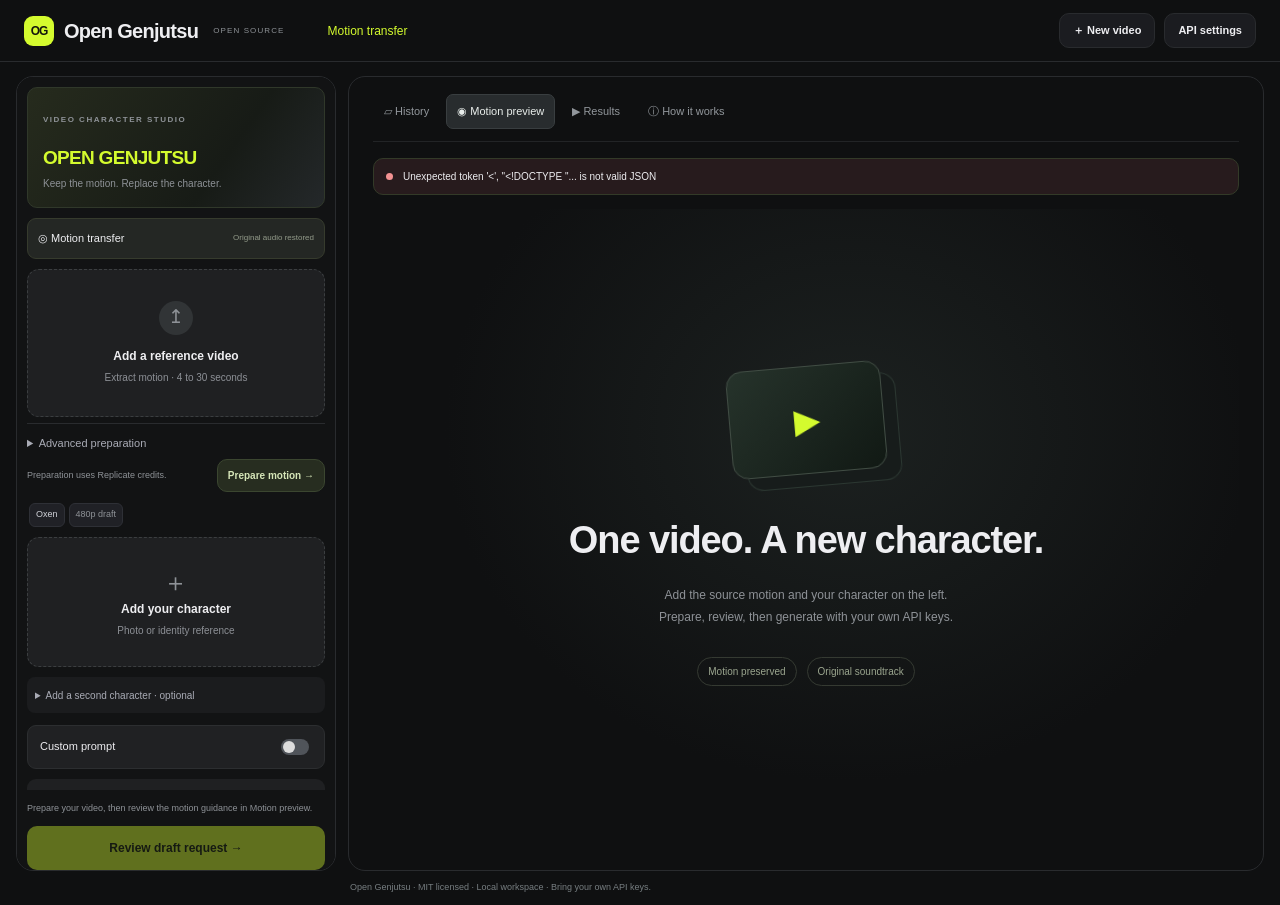
==== static/index.html @ 3e10cd36 "Launch Open Genjutsu MIT studio with provider integrations and offline checks" ====
<!doctype html>
<html lang="en"><head><meta charset="utf-8"><meta name="viewport" content="width=device-width,initial-scale=1"><title>Open Genjutsu · Video character studio</title><link rel="stylesheet" href="/static/studio.css"><link rel="stylesheet" href="/static/genjutsu.css"></head>
<body><header class="topbar"><a class="brand" href="/" aria-label="Open Genjutsu home"><span class="brand-symbol">OG</span>Open Genjutsu<span class="edition">OPEN SOURCE</span></a><span class="header-category">Motion transfer</span><div class="header-actions"><a class="button secondary" href="/">＋ New video</a><button class="secondary" id="open-settings">API settings</button></div></header>
<main><div class="studio"><div class="workspace"><div class="composer"><div class="editor-title"><span class="eyebrow">VIDEO CHARACTER STUDIO</span><h2>OPEN GENJUTSU</h2><p>Keep the motion. Replace the character.</p></div><div class="editor-mode">◎ Motion transfer<span>Original audio restored</span></div><section class="panel" id="source"><div class="heading"><h2>Reference video</h2></div><form id="form"><label class="upload source-upload"><span class="icon">↥</span><span><strong>Add a reference video</strong><small data-filename>Extract motion · 4 to 30 seconds</small></span><input aria-label="Original video" required type="file" name="video" accept="video/*"></label><div id="local-source-info" class="hint" hidden></div>
<details><summary>Advanced preparation</summary><label class="field">Preparation method<select name="mode"><option value="depth">Depth + subject mask</option><option value="face_mesh">Face mesh · experimental</option><option value="depth_mesh">Depth + face mesh · experimental</option></select></label><div class="split"><label class="field">Subject to replace<input name="prompt" value="person" required></label><label class="field">Depth model<select name="provider"><option value="replicate">Depth Anything Video</option><option value="replicate-chenxwh">Alternate depth model</option></select></label></div><p class="hint">Mesh modes work best with one centered speaker and need the optional worker. Preparation uses Replicate credits for vocals, depth and masks.</p></details><div class="actions"><span class="hint">Preparation uses Replicate credits.</span><button id="go">Prepare motion →</button></div></form></section><section class="panel" id="draft"><div class="heading"><h2 id="draft-title">Character & generation</h2></div><div class="meta"><span><b id="provider-label">Oxen</b></span><span id="mode-label">Seedance 2.5</span><span id="preview-quality">480p draft</span></div><form id="seedance"><div class="references"><label class="upload"><img id="sirio-img" alt="Character 1 reference" hidden><span><span class="icon">＋</span><strong>Add your character</strong><small data-filename>Photo or identity reference</small></span><input type="file" name="sirio" aria-label="Character 1 reference" accept="image/png,image/jpeg,image/webp,video/mp4,video/quicktime,video/webm"></label><details class="second-reference"><summary>Add a second character · optional</summary><label class="upload"><img id="tein-img" alt="Character 2 reference" hidden><span><span class="icon">＋</span><strong>Second character</strong><small data-filename>Optional · a different person</small></span><input type="file" name="tein" aria-label="Character 2 reference" accept="image/png,image/jpeg,image/webp"></label></details></div>
<label class="prompt-switch row">Custom prompt<input id="toggle-prompt" type="checkbox" role="switch" aria-label="Custom prompt"></label><label class="field prompt-field" id="custom-prompt-field" hidden>Describe the replacement<textarea name="prompt" required rows="5">Replace the selected subject with the supplied character reference throughout the video. Match the reference's facial proportions, jawline, eyes, nose and hair; do not widen the face. Preserve the original performance, gestures, expressions, camera, cuts, background and timing. Do not invent objects or dialogue. Use the embedded vocals for performance timing. If using a second character, explicitly map each reference to a different subject.</textarea></label>
<details><summary>Model, quality & billing</summary><label class="field">Generation model<select id="generation-engine" name="engine"><option value="seedance" selected>Seedance 2.5 · Video editing</option><option value="wan">Wan 2.2 · Single-photo replacement</option></select></label><p id="generation-billing" class="hint"></p><p id="wan-brief" class="hint" hidden>Wan uses the original video and one photo, with its own motion tracking. It does not use the depth composite or accept a text prompt.</p></details>
<div id="generation-progress" class="status" role="status" aria-live="polite" hidden><span class="dot"></span><div class="generation-copy"><span id="generation-progress-text" class="generation-title"></span><span id="generation-progress-meta" class="generation-meta"></span></div></div><button type="button" id="retry-preview" hidden>Retry draft (billed)</button><button type="button" id="resume-upload" hidden>Generate reviewed draft</button><p id="generation-help" class="hint" hidden></p><details id="generation-error-details" hidden><summary>Provider error details</summary><pre id="generation-error-text"></pre></details>
<div id="lec-plan-review" hidden><h3>Confirm your request</h3><p id="lec-plan-summary" class="hint"></p><details><summary>Exact prompt sent to the model</summary><pre id="lec-plan-prompt"></pre></details></div><div class="generate-action"><p id="next-step" class="hint">Prepare your video, then review the motion guidance in Motion preview.</p><button id="draft-button" disabled>Review draft request →</button></div></form></section></div><div class="canvas"><nav class="canvas-tabs" aria-label="Workspace views"><button type="button" data-view="history">▱ History</button><button type="button" class="active" data-view="review">◉ Motion preview</button><button type="button" data-view="final">▶ Results</button><button type="button" data-view="guide">ⓘ How it works</button></nav><div id="status" class="status" role="status" aria-live="polite"><span class="dot"></span><span id="status-text">Add a reference video and your character to begin.</span></div><div class="canvas-view" id="history-view" hidden><div class="history-heading"><h1>Your videos</h1><p>Saved locally. Pick a video to continue.</p></div><div id="job-list"><p class="hint">Loading saved videos…</p></div></div><section class="panel preview-panel" id="review"><div id="input-empty" class="empty"><div class="empty-frame"><span>▶</span></div><h1>One video. A new character.</h1><p>Add the source motion and your character on the left.<br>Prepare, review, then generate with your own API keys.</p><div class="empty-tags"><span>Motion preserved</span><span>Original soundtrack</span></div></div><div id="input-ready" hidden><div class="tabs" id="tabs" role="group" aria-label="Preview selection"></div><div class="viewer"><video id="input-video" controls playsinline preload="metadata"></video><div class="viewer-foot"><span id="input-caption" class="hint"></span><a id="input-download" download>Download input ↓</a></div></div><details class="review-guide"><summary>What should I check?</summary><p class="hint">Watch the whole clip. Check the subject's hair, hands and clothing, missing mask areas, background spill and flicker. For mesh modes, inspect the face tracking. Listen to the embedded pitched vocals. Fix problems before generating.</p></details><div class="review-controls"><p id="mask-review-status" role="status">Input review required.</p><label class="row hint"><input type="checkbox" id="review-check"> I watched the entire prepared clip; the mask or tracking is aligned throughout.</label><div class="row"><button type="button" id="approve-mask" disabled>Approve input</button><button type="button" class="secondary" id="reject-mask">Needs fixing</button></div></div><details><summary>Audio stems</summary><div class="download" id="audio-links"></div></details></div></section><section class="panel result-panel" id="final"><div class="heading"><h2>Your result</h2><span class="badge">ORIGINAL AUDIO</span></div><div id="final-empty" class="empty compact"><span class="result-symbol">✦</span><p>Your generated video will appear here.<br>Review the request before any billed generation.</p></div><div id="final-ready" hidden><div class="viewer"><video id="final-video" controls playsinline preload="metadata"></video><div class="viewer-foot"><span class="badge" id="quality-label">480P DRAFT</span><a id="final-download" download>Download video ↓</a></div></div><div id="upgrade-actions" class="actions"><div><h3>Ready for higher resolution?</h3><span class="hint">HD is a separate billed render.</span></div><button id="upgrade" disabled>Approve HD render</button></div><div id="upgrade-status" role="status"></div><div id="quality-downloads" class="download"></div></div><details id="sent-details" hidden><summary>Submitted prompt & task ID</summary><p class="hint" id="generation-id"></p><pre id="sent-prompt"></pre><a id="raw-link" class="hint">Download raw generated result</a></details><details><summary>Import an externally generated video</summary><form id="finish"><label class="upload"><span class="icon">↥</span><span><strong>Upload generated result</strong><small data-filename>Restore your source's original audio</small></span><input name="video" aria-label="Generated result" type="file" accept="video/*" required></label><div class="actions"><button class="secondary">Restore original audio</button></div></form></details></section><div class="canvas-view guide-view" id="guide-view" hidden><h1>How it works</h1><div class="guide-grid"><article><span>01</span><h2>Add your video & character</h2><p>The source video supplies motion. Your reference supplies the replacement identity.</p></article><article><span>02</span><h2>Prepare & review</h2><p>Preparation uses Replicate credits. Watch the complete motion guidance and approve its mask or tracking before generation.</p></article><article><span>03</span><h2>Generate & download</h2><p>Review the exact request and estimated price. The downloaded result restores the complete original soundtrack.</p></article></div><a class="button secondary" href="/guide">Setup guide ↗</a><p class="hint">MIT licensed. Your own API accounts pay for inference. No subscription to this project.</p></div></div></div><footer>Open Genjutsu · MIT licensed · Local workspace · Bring your own API keys.</footer></div></main><dialog id="settings-dialog"><div class="heading"><h2>API settings</h2><button type="button" class="secondary" id="close-settings" aria-label="Close API settings">×</button></div><p class="hint">Saved in this project's local .env. Keys are never displayed back. Saving settings does not run a model or check your balance.</p>
<form id="settings-form"><label class="field">Video generation provider<select name="provider"><option value="oxen">Oxen · Seedance</option><option value="replicate">Replicate · Seedance / Wan</option><option value="lec">Lec · Seedance</option></select></label><label class="field">Replicate token <span class="hint">For video preparation. Leave blank to keep the saved token.</span><input name="replicate_token" type="password" autocomplete="off" placeholder="Paste your own token"></label><label class="field">Private Oxen repository<input name="storage_repo" placeholder="your-namespace/playground"><span class="hint">Create a private repository in your Oxen account for generation inputs.</span></label><button>Save settings</button><p id="settings-status" class="hint" role="status"></p></form>
<section id="oxen-connection" hidden><h3>Oxen generation key</h3><form id="oxen-key-form"><label class="field">Oxen API key<input name="api_key" type="password" autocomplete="off" required placeholder="Paste your own Oxen key"></label><div class="actions"><span id="oxen-key-status" class="hint" role="status"></span><button>Save Oxen key</button></div></form></section><section id="lec-connection" hidden><h3>Lec generation key</h3><form id="lec-key-form"><label class="field">Lec API key<input name="api_key" type="password" autocomplete="off" required placeholder="Paste your own Lec key"></label><div class="actions"><span id="lec-key-status" class="hint" role="status"></span><button>Save Lec key</button></div></form></section></dialog><script>

const $=s=>document.querySelector(s);
let jobId=new URLSearchParams(location.search).get('job'),saved={},maskApproved=false,maskFingerprint='',selectedPreview='',busy=false,pollTimer,generationAttempted=false,generationActive=false,generationTimer,submissionBusy=false,configuration={},jobProvider=null,jobResolution=null,reviewedLecPlan=null,planPreviewLoaded=false;
const base=()=>'/runs/'+jobId+'/';
const provider=()=>jobProvider||configuration.provider||'replicate';
const lec=()=>provider()==='lec';
const oxen=()=>provider()==='oxen';
const planned=()=>lec()||oxen();
const providerLabel=()=>oxen()?'Oxen':lec()?'Lec':provider()==='replicate'?'Replicate':'Legacy provider';
const quality=()=>jobResolution||(lec()?'720p':'480p');
function status(t,error=false){$('#status-text').textContent=t;$('#status').classList.toggle('error',error)}
async function exists(file){return (await fetch(base()+file,{method:'HEAD',cache:'no-store'})).ok}
async function json(url,options){const r=await fetch(url,options);const j=await r.json();if(!r.ok)throw Error(typeof j.detail==='string'?j.detail:'The request could not be completed.');return j}
function resetPlan(){reviewedLecPlan=null;planPreviewLoaded=true;$('#lec-plan-review').hidden=true;updateButton()}
function renderLecPlan(p){$('#lec-plan-review details').open=true;reviewedLecPlan=p;planPreviewLoaded=true;$('#lec-plan-prompt').textContent=p.prompt;$('#lec-plan-summary').textContent=oxen()?p.duration+' seconds of source · 480p draft · estimated $'+p.price_usd.toFixed(2)+' at $'+p.rate_usd+'/output second. Final billing follows generated duration. Motion and pitched vocals come from the prepared video; your portrait supplies identity.':p.duration+' seconds · '+p.resolution+' · '+p.aspect_ratio+' · ¥'+p.price_cny.toFixed(2)+' generation + $'+p.upload_price_usd.toFixed(2)+' private uploads. Any fractional extra generated tail is trimmed; source music and timing stay intact.';if(oxen()&&p.generate_audio===false)$('#lec-plan-summary').textContent+=' Seedance output audio is OFF. The export restores the complete original soundtrack.';$('#lec-plan-review').hidden=false;updateButton()}
function updateButton(){updateNextStep();const button=$('#draft-button');button.disabled=busy||submissionBusy||generationAttempted||$('#input-ready').hidden||!maskApproved||(planned()&&reviewedLecPlan&&!(oxen()?configuration.oxen_key_configured:configuration.lec_key_configured));if(!generationAttempted&&!submissionBusy)button.textContent=oxen()?(reviewedLecPlan?'Generate 480p draft (~$'+reviewedLecPlan.price_usd.toFixed(2)+') →':'Review 480p draft request →'):lec()?(reviewedLecPlan?'Generate 720p video (billed) →':'Review 720p request →'):'Create '+quality()+' preview →'}
function showProvider(){syncSettings();$('#go').disabled=busy||!configuration.replicate_token_configured;$('#go').disabled=busy||!configuration.replicate_token_configured;
 $('#provider-label').textContent=providerLabel();$('#draft-title').textContent='Character reference';$('#preview-quality').textContent='Quality · '+quality()+(lec()?'':' preview');
 $('#generation-billing').textContent=oxen()?'Oxen bills per output second: $0.111 at 480p. Reviewed media uploads to your private Oxen storage and uses verified expiring download links; no preparation is rerun.':lec()?'Lec lists ¥4.50 per generation, plus private uploads: $0.05/video and $0.01/image. Review the exact request first.':'Preparation and preview use '+providerLabel()+' credits. Review the prompt before submitting.';
 $('#oxen-connection').hidden=configuration.provider!=='oxen';$('#oxen-key-status').textContent=configuration.oxen_key_configured?'Key saved. Access and current pricing are checked before submission; keep enough credit for this draft.':'Add your Oxen API key. Generation has not started; you can review the request below.';$('#lec-connection').hidden=configuration.provider!=='lec';$('#lec-key-status').textContent=configuration.lec_key_configured?'Key saved. Check your Lec account has enough balance before generating.':'Add your key to enable generation. You can review the request first.';
 $('#generation-engine').querySelector('option[value="wan"]').hidden=planned();if(planned())$('#generation-engine').value='seedance';$('#upgrade-actions').hidden=lec();if(!generationAttempted)$('#final-empty').textContent='Your '+quality()+' video will appear here when generation finishes.';
 const upgradeHint=$('#upgrade-actions .hint');upgradeHint.textContent=provider()==='replicate'?'Approve a new billed 720p generation. It may differ from this preview.':'Render this same draft at 1080p using its saved draft task ID. This is a separate billed render; Oxen drafts expire after seven days.';$('#upgrade').textContent=provider()==='replicate'?'Approve & generate new 720p →':'Approve & render 1080p final →';showEngine();updateButton();
}
function showEngine(){const wan=$('#generation-engine').value==='wan';$('#wan-brief').hidden=!wan;$('#seedance textarea').closest('label').hidden=wan||!$('#toggle-prompt').checked;$('#toggle-prompt').closest('label').hidden=wan;$('#tein-img').closest('label').hidden=wan;$('#seedance input[name=sirio]').accept=wan?'image/png,image/jpeg,image/webp':lec()?'image/png,image/jpeg,image/webp,video/mp4,video/webm':'image/png,image/jpeg,image/webp,video/mp4,video/quicktime,video/webm';$('#mode-label').textContent=wan?'Wan 2.2 · Character replacement':planned()?'Seedance 2.5 · Prepared-video reference':'Seedance 2.5 · Image identity'}
$('#generation-engine').onchange=()=>{showEngine();resetPlan()};$('#seedance textarea').oninput=resetPlan;
for(const input of document.querySelectorAll('input[type=file]'))input.onchange=()=>{if(input.closest('#seedance'))resetPlan();const f=input.files[0];if(!f)return;input.closest('.upload').querySelector('[data-filename]').textContent=f.name;const img=input.closest('.upload').querySelector('img');if(img){img.hidden=f.type.startsWith('video/');if(!img.hidden){img.src=URL.createObjectURL(f);}}};

$('#input-video').onended=()=>{$('#input-video').currentTime=0};
$('#input-video').onerror=()=>{$('#input-caption').textContent='Preview playback failed. Download the saved MP4 to inspect it.'};
async function refresh(){
 if(!jobId)return;
 if(await exists('pending-creative.json')&&!$('#seedance textarea').dataset.loaded){const creative=await json(base()+'pending-creative.json');if(creative.prompt)$('#seedance textarea').value=creative.prompt;$('#seedance textarea').dataset.loaded='true';$('#toggle-prompt').checked=true;$('#custom-prompt-field').hidden=false;$('#generation-engine').value=creative.engine||'seedance';showEngine()}
 const items=[['Prepared input','seedance-input.mp4','Prepared video + isolated vocals pitched +3'],['Original','original.mp4','Original video'],['Depth','depth.mp4','Exact depth colors from the model'],['Mask','mask.mp4','Full subject mask']];const present=await Promise.all(items.map(x=>exists(x[1])));if(present[2])items[0][2]='Saved depth composite + isolated vocals pitched +3';$('#tabs').replaceChildren();
 items.forEach((x,i)=>{if(!present[i])return;const b=document.createElement('button');b.type='button';b.textContent=x[0];b.dataset.file=x[1];b.onclick=()=>{selectedPreview=x[1];document.querySelectorAll('#tabs button').forEach(t=>t.classList.remove('active'));b.classList.add('active');const v=$('#input-video'),url='/jobs/'+jobId+'/browser-preview/'+x[1]+'/webm';if(v.getAttribute('src')!==url){v.poster='/jobs/'+jobId+'/browser-preview/'+x[1]+'/jpg';v.src=url}$('#input-caption').textContent=x[2];$('#input-download').href=base()+x[1]};$('#tabs').append(b)});
 if(present.some(Boolean)){$('#input-empty').hidden=true;$('#input-ready').hidden=false;$('#input-ready .review-controls').hidden=false;if(!previewOpened&&!generationAttempted){previewOpened=true;selectCanvas('review')}([...document.querySelectorAll('#tabs button')].find(b=>b.dataset.file===selectedPreview)||$('#tabs button')).click()}
 const review=await json('/jobs/'+jobId+'/mask-review');maskApproved=review.approved;maskFingerprint=review.fingerprint||'';$('#mask-review-status').textContent=review.note||review.status;$('#review-check').checked=maskApproved;$('#approve-mask').disabled=true;
 $('#audio-links').replaceChildren();for(const [file,title] of [['vocals.wav','Isolated vocals'],['vocals-plus3.wav','Vocals +3'],['music.wav','Music stem']]){if(await exists(file)){const a=document.createElement('a');a.href=base()+file;a.download=file;a.textContent=title+' ↓';$('#audio-links').append(a)}}
 for(const name of ['sirio','tein']){if(saved[name])continue;for(const ext of ['png','jpg','jpeg','webp','mp4','mov','webm']){const file=name+'-reference.'+ext;if(await exists(file)){saved[name]=file;const img=$('#'+name+'-img');if(!['mp4','mov','webm'].includes(ext)){img.src=base()+file;img.hidden=false}img.closest('.upload').querySelector('small').textContent='Saved reference · click to replace';break}}}
 if(await exists('preferred-engine.json')){const preference=await json(base()+'preferred-engine.json');if(!$('#generation-engine').dataset.loaded){$('#generation-engine').value=preference.engine;$('#generation-engine').dataset.loaded='true';showEngine()}}
 if(await exists('provider-source.json')){const source=await json(base()+'provider-source.json');jobProvider=source.provider||jobProvider;if(source.user_prompt&&!$('#seedance textarea').dataset.loaded){$('#seedance textarea').value=source.user_prompt;$('#seedance textarea').dataset.loaded='true';$('#toggle-prompt').checked=true;$('#custom-prompt-field').hidden=false}showProvider()}
 for(const source of ['retry-source.json','revision-source.json']){if(await exists(source)){const retry=await json(base()+source);if(!$('#seedance textarea').dataset.loaded){$('#seedance textarea').value=retry.generation.user_prompt||retry.generation.prompt;$('#seedance textarea').dataset.loaded='true';$('#toggle-prompt').checked=true;$('#custom-prompt-field').hidden=false}}}
 if(await exists('generation.json')){const g=await json(base()+'generation.json');jobProvider=g.provider||'legacy';jobResolution=g.resolution||null;$('#generation-engine').value=g.model==='wan-video/wan-2.2-animate-replace'?'wan':'seedance';$('#generation-engine').dataset.loaded='true';showProvider();$('#sent-details').hidden=false;$('#generation-id').textContent=providerLabel()+' · '+(g.request_id||'submission pending');$('#sent-prompt').textContent=g.prompt;if(!$('#seedance textarea').dataset.loaded){$('#seedance textarea').value=g.user_prompt||g.prompt;$('#seedance textarea').dataset.loaded='true';$('#toggle-prompt').checked=true;$('#custom-prompt-field').hidden=false}$('#raw-link').href=base()+'seedance-result.mp4'}
 const hd=await exists('hd/final-preview.mp4'),draft=await exists('final-preview.mp4');if(draft||hd){const url=base()+(hd?'hd/':'')+'final-preview.mp4',res=hd?(provider()==='replicate'?'720p':'1080p'):quality();$('#final-empty').hidden=true;$('#final-ready').hidden=false;if($('#final-video').getAttribute('src')!==url)$('#final-video').src=url;$('#final-download').href=url;$('#quality-label').textContent=res.toUpperCase()+' · ORIGINAL AUDIO';$('#final-download').textContent='Download '+res+' video ↓';$('#upgrade').disabled=busy||hd;$('#upgrade-actions').hidden=lec();const downloads=$('#quality-downloads');downloads.replaceChildren();for(const [yes,prefix,label] of [[draft,'',quality()],[hd,'hd/',provider()==='replicate'?'720p':'1080p']]){if(!yes)continue;const a=document.createElement('a');a.href=base()+prefix+'final-preview.mp4';a.download='result-'+label+'.mp4';a.textContent='Download '+label+' video ↓';downloads.append(a)}}
 if(planned()&&!planPreviewLoaded&&await exists(oxen()?'oxen-request-preview.json':'lec-request-preview.json')){const p=await json(base()+(oxen()?'oxen-request-preview.json':'lec-request-preview.json'));planPreviewLoaded=true;if(p.user_prompt===$('#seedance textarea').value)renderLecPlan(p)}
 updateButton();
}
async function watch(){clearTimeout(pollTimer);try{const j=await json('/jobs/'+jobId);busy=j.state==='running';status(j.status,j.state==='error');$('#go').disabled=busy||!configuration.replicate_token_configured;updateButton();if(busy){$('#upgrade').disabled=true;pollTimer=setTimeout(watch,3000)}if(!busy||$('#input-ready').hidden)await refresh()}catch(e){status(e.message,true)}}
function renderGeneration(g){if(g.phase==='done'&&!autoResultShown){autoResultShown=true;selectCanvas('final')}
 generationAttempted=g.attempted;generationActive=g.active;if(g.provider){jobProvider=g.provider;jobResolution=g.resolution||jobResolution;showProvider()}$('#generation-engine').disabled=g.attempted||submissionBusy;
 const box=$('#generation-progress');box.hidden=!g.attempted&&!submissionBusy&&!g.revision;box.classList.toggle('error',['failed','canceled','blocked','error','unknown','not_submitted'].includes(g.phase));box.classList.toggle('running',g.active||submissionBusy);box.classList.toggle('success',g.phase==='done');box.dataset.phase=g.phase;$('#generation-progress-text').textContent=g.message;
 const meta=$('#generation-progress-meta');meta.replaceChildren();if(g.elapsed_seconds!==null){const span=document.createElement('span'),seconds=g.elapsed_seconds;span.textContent=(g.active?'Elapsed: ':'Request duration: ')+Math.floor(seconds/60)+'m '+String(seconds%60).padStart(2,'0')+'s';meta.append(span)}if(g.progress!==null&&g.progress!==undefined)meta.append(document.createTextNode(' · '+g.progress+'%'));if(g.prediction_id)meta.append(document.createTextNode(' · '+providerLabel()+' task '+g.prediction_id));if(g.prediction_url){const link=document.createElement('a');link.href=g.prediction_url;link.target='_blank';link.rel='noopener';link.textContent='View prediction on Replicate ↗';meta.append(document.createTextNode(' · '),link)}
 const recovery=$('#resume-upload');recovery.hidden=g.provider!=='oxen'||g.phase!=='not_submitted';recovery.disabled=submissionBusy;recovery.textContent='Generate reviewed 480p draft'+(reviewedLecPlan?' (~$'+reviewedLecPlan.price_usd.toFixed(2)+')':'')+' →';const retry=$('#retry-preview');retry.hidden=provider()!=='replicate'||!(g.retry_job||g.revision_job||['failed','canceled','blocked'].includes(g.phase));retry.dataset.job=g.retry_job||g.revision_job||'';retry.dataset.action=g.phase==='blocked'?'revise-preview':'retry-preview';retry.disabled=submissionBusy;retry.textContent=g.retry_job?'Open retry →':g.revision_job?'Open revised input →':g.phase==='blocked'?'Change reference or prompt →':'Retry '+quality()+' preview (billed) →';
 $('#generation-error-details').hidden=!g.error;$('#generation-error-text').textContent=g.error||'';const help=$('#generation-help');help.hidden=!g.attempted&&!g.revision;help.textContent=g.phase==='submitting'?'Verifying and uploading the saved media. Generation starts once Oxen accepts the request; its task ID will appear here.':g.active?'Generation is running remotely. This page shows the task ID and progress. Your video will appear below after download and original-audio restoration.':g.phase==='not_submitted'?'No generation was submitted. The repaired upload path can reuse your reviewed video, portrait, and prompt.':g.phase==='done'?'Your video is ready in Results.':g.phase==='submitting'?'Uploading your saved input and references. The task ID will appear once '+providerLabel()+' accepts the request.':g.phase==='blocked'?'Replicate blocked this request. Your source and approved preparation are saved. Open an editable copy to change the inputs.':'The saved request will not be retried automatically. Check the provider task and any charges before starting another attempt.';
 updateButton();updateNextStep();const button=$('#draft-button');if(g.attempted)button.textContent=g.phase==='submitting'?'Uploading to '+providerLabel()+'…':g.active?'Generating '+quality()+' video…':g.phase==='done'?quality()+' video ready':g.phase==='not_submitted'?'Upload failed · not generating':g.phase==='blocked'?'Blocked by Replicate':['failed','canceled'].includes(g.phase)?'Generation '+g.phase:'Request saved';if(g.attempted&&$('#final-ready').hidden)$('#final-empty').textContent=g.message+(['failed','canceled','blocked'].includes(g.phase)?' No video was generated.':'');
}
async function watchGeneration(){clearTimeout(generationTimer);try{const g=await json('/jobs/'+jobId+'/generation-status');renderGeneration(g);if(g.phase==='done')await refresh();if(g.active||submissionBusy)generationTimer=setTimeout(watchGeneration,3000)}catch(e){$('#generation-progress').hidden=false;$('#generation-progress-text').textContent='Cannot refresh generation status. The remote request may still be running.';generationTimer=setTimeout(watchGeneration,5000)}}
async function referenceData(form){const data=new FormData(form);for(const name of ['sirio','tein']){if(name==='tein'&&data.get('engine')==='wan'){data.delete(name);continue}if(!form.elements[name].files.length){if(!saved[name]){if(name==='tein'){data.delete(name);continue}throw Error('Choose Character 1’s reference first.')}const r=await fetch(base()+saved[name]);if(!r.ok)throw Error('Saved reference is unavailable.');data.set(name,new File([await r.blob()],saved[name]))}}return data}
$('#seedance').onsubmit=async e=>{
 e.preventDefault();if(!jobId||generationAttempted||submissionBusy)return;if(!maskApproved){status('Review and approve the input first.',true);return}submissionBusy=true;updateButton();
 try{const data=await referenceData(e.target);if(planned()&&!reviewedLecPlan){status('Preparing your exact '+providerLabel()+' request. No provider uploads or charges.');const p=await json('/jobs/'+jobId+(oxen()?'/oxen-plan':'/lec-plan'),{method:'POST',body:data});renderLecPlan(p);status((oxen()?configuration.oxen_key_configured:configuration.lec_key_configured)?'Request ready. Review it below, then click Generate.':'Request ready. Add your '+providerLabel()+' key above to enable generation.');return}
 if(planned()){if(!(oxen()?configuration.oxen_key_configured:configuration.lec_key_configured))throw Error('Add your '+providerLabel()+' API key first.');data.set('reviewed_plan',reviewedLecPlan.hash)}$('#generation-progress').hidden=false;$('#generation-progress').classList.add('running');$('#generation-progress-text').textContent='Uploading references and submitting to '+providerLabel()+'…';$('#draft-button').textContent='Submitting…';status('Submitting your reviewed '+quality()+' request to '+providerLabel()+'…');await json('/jobs/'+jobId+'/seedance',{method:'POST',body:data});submissionBusy=false;await watchGeneration();await watch();
 }catch(e){status(e.message,true);if(!$('#lec-plan-review').hidden&&e.message.includes('Review the current'))resetPlan();await watchGeneration()}finally{submissionBusy=false;updateButton()}
};
$('#oxen-key-form').onsubmit=async e=>{e.preventDefault();const b=e.target.querySelector('button');b.disabled=true;try{await json('/configuration/oxen',{method:'POST',body:new FormData(e.target)});e.target.reset();configuration=await json('/configuration');showProvider();status('Oxen key saved. Review the prepared input and exact request before generating.')}catch(e){$('#oxen-key-status').textContent=e.message}finally{b.disabled=false}};
$('#lec-key-form').onsubmit=async e=>{e.preventDefault();const b=e.target.querySelector('button');b.disabled=true;try{await json('/configuration/lec',{method:'POST',body:new FormData(e.target)});e.target.reset();configuration=await json('/configuration');showProvider();status('Lec key saved. Review your request before generating.')}catch(e){$('#lec-key-status').textContent=e.message}finally{b.disabled=false}};
$('#resume-upload').onclick=async()=>{submissionBusy=true;$('#resume-upload').disabled=true;try{await json('/jobs/'+jobId+'/resume-upload',{method:'POST'});await watch()}catch(e){status(e.message,true)}finally{submissionBusy=false;await watchGeneration()}};
$('#retry-preview').onclick=async()=>{const button=$('#retry-preview');if(button.dataset.job){location.href='/?job='+button.dataset.job+(button.dataset.action==='revise-preview'?'#draft':'#generation-progress');return}button.disabled=true;submissionBusy=true;button.textContent='Preparing retry…';try{const result=await json('/jobs/'+jobId+'/'+button.dataset.action,{method:'POST'});location.href=result.url}catch(e){submissionBusy=false;status(e.message,true);await watchGeneration()}};
$('#form').onsubmit=async e=>{e.preventDefault();$('#go').disabled=true;try{selectCanvas('review');status('Uploading and preparing your video…');const data=new FormData(e.target);const creative=new FormData($('#seedance'));for(const name of ['sirio','tein']){const ref=creative.get(name);if(ref instanceof File&&ref.size)data.set(name,ref)}data.set('generation_prompt',creative.get('prompt'));data.set('engine',creative.get('engine'));const j=await json('/jobs',{method:'POST',body:data});location.href='/?job='+j.id}catch(e){status(e.message,true);$('#go').disabled=false}};
$('#finish').onsubmit=async e=>{e.preventDefault();if(!jobId){status('Prepare your original video first.',true);return}const b=e.target.querySelector('button');b.disabled=true;try{status('Restoring your entire original audio…');await json('/jobs/'+jobId+'/finish',{method:'POST',body:new FormData(e.target)});await refresh();status('Video ready with original audio.')}catch(e){status(e.message,true)}finally{b.disabled=false}};
$('#upgrade').onclick=async()=>{$('#upgrade').disabled=true;try{await json('/jobs/'+jobId+'/hd',{method:'POST'});$('#upgrade-status').textContent=provider()==='replicate'?'Creating a new billed 720p generation from the reviewed input…':'Rendering the approved draft at 1080p…';pollHD()}catch(e){$('#upgrade-status').textContent=e.message;$('#upgrade').disabled=false}};
async function pollHD(){try{const j=await json('/jobs/'+jobId+'/hd');$('#upgrade-status').textContent=j.status;if(j.state==='running')setTimeout(pollHD,4000);else{await refresh();if(j.state==='error')$('#upgrade').disabled=false}}catch(e){$('#upgrade-status').textContent=e.message}}
$('#review-check').onchange=()=>{$('#approve-mask').disabled=!$('#review-check').checked};
async function saveReview(approved){try{const data=new FormData();data.set('approved',approved);data.set('fingerprint',maskFingerprint);data.set('note',approved?'Prepared input approved after full-clip visual review.':'Input needs correction. Submission is blocked.');await json('/jobs/'+jobId+'/mask-review',{method:'POST',body:data});resetPlan();await refresh()}catch(e){status(e.message,true)}}
$('#approve-mask').onclick=()=>saveReview(true);$('#reject-mask').onclick=()=>saveReview(false);
(async()=>{try{configuration=await json('/configuration');showProvider();if(jobId){await refresh();await watchGeneration();await watch();const r=await fetch('/jobs/'+jobId+'/hd');if(r.ok&&(await r.json()).state==='running')pollHD()}else if(!configuration.replicate_token_configured)status('Open API settings to add your Replicate token for preparation.')}catch(e){status(e.message,true)}})();


function updateNextStep(){const el=$('#next-step');el.textContent=generationActive?'Generation is running. Your result downloads automatically.':generationAttempted?'This request is saved. See its status above.':busy?'Preparing motion guidance. Keep this workspace open.':!jobId?'1. Prepare your source video to start.':!maskApproved?'2. Watch and approve the prepared input in Motion preview.':reviewedLecPlan?'3. Confirm the cost and generate your reviewed request.':'3. Add a character reference and review your draft request.';}
function syncSettings(){const form=$('#settings-form');if(document.activeElement?.closest('#settings-form'))return;form.elements.provider.value=configuration.provider||'oxen';form.elements.storage_repo.value=configuration.oxen_storage_repo||'';$('#open-settings').textContent=configuration.replicate_token_configured?'API settings':'Connect APIs';}

$('#open-settings').onclick=()=>{$('#settings-dialog').showModal();syncSettings()};$('#close-settings').onclick=()=>$('#settings-dialog').close();
$('#settings-form').onsubmit=async e=>{e.preventDefault();const b=e.target.querySelector('button');b.disabled=true;try{await json('/configuration/settings',{method:'POST',body:new FormData(e.target)});e.target.elements.replicate_token.value='';configuration=await json('/configuration');resetPlan();showProvider();$('#settings-status').textContent='Settings saved locally. No inference was submitted.';}catch(e){$('#settings-status').textContent=e.message}finally{b.disabled=false}};
let localSourceUrl;
const previousSourceChange=$('#form input[name=video]').onchange;
$('#form input[name=video]').onchange=e=>{previousSourceChange(e);const f=e.target.files[0];if(!f)return;if(localSourceUrl)URL.revokeObjectURL(localSourceUrl);localSourceUrl=URL.createObjectURL(f);$('#input-empty').hidden=true;$('#input-ready').hidden=false;$('#input-video').src=localSourceUrl;$('#input-video').removeAttribute('poster');$('#input-caption').textContent='Selected original · not prepared';$('#input-download').href=localSourceUrl;$('#local-source-info').hidden=false;$('#local-source-info').textContent='Selected locally. Prepare uploads this video to your preparation provider.';$('#input-ready .review-controls').hidden=true;};
(async()=>{try{const list=await json('/library');$('#job-list').replaceChildren();for(const job of list.jobs){const a=document.createElement('a');a.className='job-card'+(job.id===jobId?' selected':'');a.href='/?job='+job.id;if(job.has_result){const thumb=document.createElement('video');thumb.src='/runs/'+job.id+'/final-preview.mp4';thumb.preload='metadata';thumb.muted=true;thumb.setAttribute('aria-hidden','true');a.append(thumb)}const title=document.createElement('strong');title.textContent='Video '+job.id.slice(0,6);const state=document.createElement('small');state.textContent=job.has_result?'Result ready':job.state==='error'?'Needs attention':job.state==='running'?'Processing':'Input saved';a.append(title,state);$('#job-list').append(a)}if(!list.jobs.length)$('#job-list').textContent='Your saved videos will appear here.';}catch(e){$('#job-list').textContent='Saved videos unavailable.'}})();

let autoResultShown=false,previewOpened=false,customCreativePrompt='';const defaultCreativePrompt=$('#seedance textarea').defaultValue;
function selectCanvas(view){for(const key of ['history','review','final','guide']){const target=key==='review'?'#review':key==='final'?'#final':'#'+key+'-view';$(target).hidden=key!==view;}document.querySelectorAll('.canvas-tabs button').forEach(b=>{b.classList.toggle('active',b.dataset.view===view);b.setAttribute('aria-pressed',String(b.dataset.view===view))});}
for(const button of document.querySelectorAll('.canvas-tabs button'))button.onclick=()=>selectCanvas(button.dataset.view);
$('#toggle-prompt').onchange=()=>{const enabled=$('#toggle-prompt').checked;if(enabled){if(customCreativePrompt)$('#seedance textarea').value=customCreativePrompt}else{customCreativePrompt=$('#seedance textarea').value;$('#seedance textarea').value=defaultCreativePrompt}$('#custom-prompt-field').hidden=!enabled;resetPlan();};
selectCanvas('review');
</script></body></html>
---- static/studio.css ----
:root{color-scheme:dark;--bg:#0d0e10;--card:#151619;--line:#2a2b30;--muted:#a1a2ac;--accent:#d5ff72;--text:#eeeef1}*{box-sizing:border-box;min-width:0}body{margin:0;background:var(--bg);color:var(--text);font:14px/1.5 Inter,-apple-system,BlinkMacSystemFont,"Segoe UI",sans-serif}a{color:inherit;text-decoration:none}button,input,select,textarea{font:inherit}button,.button{display:inline-flex;align-items:center;justify-content:center;border:1px solid transparent;border-radius:10px;background:var(--accent);color:#1b2410;padding:11px 16px;font-weight:650;cursor:pointer;transition:background .15s}button:hover,.button:hover{filter:brightness(1.08)}button:disabled{opacity:.4;cursor:not-allowed}.secondary{background:#1b1c20;color:var(--text);border-color:var(--line)}button:focus-visible,a:focus-visible,summary:focus-visible{outline:2px solid var(--accent);outline-offset:4px}.topbar{height:76px;padding:0 28px;display:flex;align-items:center;justify-content:space-between;gap:24px;border-bottom:1px solid var(--line)}.brand{font-size:26px;letter-spacing:-1.2px;font-weight:750;display:flex;align-items:center;gap:10px}.brand-symbol{display:grid;place-items:center;width:32px;height:32px;background:var(--accent);color:#151b10;border-radius:9px;font-size:21px}.edition{font-size:9px;letter-spacing:1.1px;color:var(--muted);font-weight:500;margin-left:5px}.topbar nav{display:flex;gap:30px;color:var(--muted);font-size:13px}.topbar nav .active{color:var(--text)}main{display:grid;grid-template-columns:200px minmax(0,1fr);min-height:calc(100vh - 76px)}.library{border-right:1px solid var(--line);padding:24px 14px;display:flex;flex-direction:column;gap:22px}.new-project{width:100%;justify-content:flex-start}.eyebrow{font-size:10px;letter-spacing:1.5px;color:var(--muted);font-weight:600}.library h2{margin:2px 8px -10px}.library-foot{font-size:11px;color:#777984;line-height:1.8;margin-top:auto;padding:8px}.library-foot a{display:block;margin-top:14px;color:var(--muted)}#job-list{display:grid;gap:8px;max-height:65vh;overflow:auto;color:var(--muted);font-size:12px}.job-card{border:1px solid transparent;padding:12px;border-radius:9px;display:grid;gap:3px}.job-card:hover,.job-card.selected{background:#1a1c20;border-color:var(--line)}.job-card.selected{border-left:2px solid var(--accent)}.job-card strong{color:#d4d5da;font-size:12px;font-weight:500}.job-card small{font-size:10px}.studio{padding:28px 32px 24px;max-width:1600px;width:100%;margin:auto}.intro{display:flex;justify-content:space-between;align-items:center;gap:20px;margin-bottom:22px}h1{font-size:clamp(28px,3vw,38px);letter-spacing:-1.4px;font-weight:600;margin:8px 0}p{color:var(--muted);margin:8px 0 16px;line-height:1.6}.intro p{font-size:12px;margin-bottom:0}.local-badge{font-size:11px;display:flex;gap:8px;align-items:center;color:var(--muted);white-space:nowrap}.dot{display:inline-block;width:7px;height:7px;border-radius:50%;background:var(--accent);flex-shrink:0}.status{display:flex;align-items:center;gap:10px;border:1px solid #39422d;background:#1a2116;border-radius:10px;padding:12px 15px;font-size:12px;margin-bottom:20px;overflow-wrap:anywhere}.status.error{background:#271b1d;border-color:#654044}.status.error .dot{background:#f39292}.status.success{background:#1a2116}.workspace{display:grid;grid-template-columns:minmax(300px,390px) minmax(380px,1fr);gap:22px;align-items:start}.composer,.preview-column{display:grid;gap:20px}.panel{border:1px solid var(--line);background:var(--card);border-radius:15px;padding:22px;scroll-margin-top:20px}.heading{display:flex;align-items:center;gap:10px;margin-bottom:18px}h2{font-size:16px;font-weight:600;margin:0;letter-spacing:-.3px}h3{font-size:13px;font-weight:550;margin:0 0 8px}.number{display:grid;place-items:center;background:#282c22;color:var(--accent);width:24px;height:24px;border-radius:7px;font-size:11px}.badge{font-size:9px;letter-spacing:1px;color:var(--muted);background:#24262b;border-radius:5px;padding:5px 8px}.heading .badge{margin-left:auto}.upload{position:relative;display:flex;align-items:center;justify-content:center;gap:12px;border:1px dashed #404149;border-radius:12px;background:#111214;cursor:pointer;padding:20px 14px;text-align:center;overflow:hidden}.upload:hover{border-color:var(--accent);background:#171b13}.upload:focus-within{outline:2px solid var(--accent)}.source-upload{min-height:114px;text-align:left}.icon{font-size:25px;color:var(--muted);display:block;line-height:1.4}.upload input{position:absolute;inset:0;width:100%;height:100%;opacity:0;cursor:pointer}.upload strong,.upload small{display:block;overflow-wrap:anywhere}.upload strong{font-size:12px;font-weight:500}.upload small{color:#838590;font-size:10px;margin-top:5px}.upload img{height:82px;width:64px;object-fit:contain;border-radius:7px}.split{display:grid;grid-template-columns:1fr 1fr;gap:12px}.references .upload{min-height:133px;flex-direction:column;padding:15px 8px}.references .upload:has(img:not([hidden])) .icon{display:none}.meta{display:flex;flex-wrap:wrap;gap:6px;font-size:10px;color:var(--muted);margin-bottom:18px}.meta span{background:#202126;border:1px solid #2e3036;border-radius:6px;padding:5px 8px}.meta b{color:#d1d3d9;font-weight:500}.field{display:grid;gap:8px;color:#c4c5ce;font-size:12px;margin-top:16px}input:not([type=file]):not([type=checkbox]),select,textarea{width:100%;border:1px solid #34353d;border-radius:9px;background:#111214;color:#e7e7ec;padding:11px;outline:none}input:focus,select:focus,textarea:focus{border-color:var(--accent)}textarea{font-size:12px;line-height:1.75;min-height:145px;resize:vertical}input[type=checkbox]{accent-color:var(--accent);flex-shrink:0}details{border-top:1px solid var(--line);padding-top:14px;margin-top:18px}summary{font-size:11px;color:#a9abb5;cursor:pointer}details .split{margin-top:8px}.hint{font-size:11px;color:var(--muted);line-height:1.6}.actions{display:flex;justify-content:space-between;gap:12px;align-items:center;flex-wrap:wrap;margin-top:18px}.actions button{font-size:12px}.actions .hint{flex:1;font-size:10px}.generate-action{margin-top:20px}.generate-action button{width:100%;padding:14px}.generate-action p{margin-bottom:10px}.preview-panel{padding:22px;min-height:390px}.empty{display:flex;flex-direction:column;align-items:center;justify-content:center;min-height:310px;text-align:center;border:1px solid #26282d;border-radius:12px;background:radial-gradient(ellipse at center,#1b1e21 0%,#101113 70%);padding:30px 20px}.empty h3{font-size:16px;color:#d1d3dc;letter-spacing:-.3px;margin:20px 0 5px}.empty p{font-size:12px;line-height:1.8}.empty-frame{width:85px;height:62px;border:1px solid #44484d;border-radius:10px;display:grid;place-items:center;transform:rotate(-5deg);box-shadow:10px 9px 0 -1px #181b1e,10px 9px 0 0 #31353b}.empty-frame span{color:#a5af94;font-size:22px}.empty-tags{display:flex;gap:10px;margin-top:12px}.empty-tags span{font-size:10px;padding:6px 10px;border:1px solid #353a32;border-radius:20px;color:#9aa58e}.compact{min-height:150px;padding:20px;background:#111214}.result-symbol{font-size:27px;color:#5f6954}.compact p{margin:9px 0 0;font-size:11px}.viewer{border:1px solid #303138;border-radius:11px;overflow:hidden;background:#090a0b}video{width:100%;display:block;max-height:500px;background:#090a0b}.viewer-foot{display:flex;justify-content:space-between;gap:12px;align-items:center;flex-wrap:wrap;padding:12px;background:#1b1c20}.viewer-foot .hint{font-size:10px}.viewer-foot a,.download a{font-size:11px;color:var(--accent)}.tabs{display:flex;flex-wrap:wrap;gap:4px;margin-bottom:12px}.tabs button{background:transparent;color:var(--muted);font-size:11px;padding:7px 10px}.tabs .active{background:#30362a;color:var(--accent)}.review-controls{margin-top:14px;padding:15px;border:1px solid #3d4335;border-radius:10px;background:#1a1e17}.review-controls p{font-size:11px;margin:0 0 12px}.row{display:flex;align-items:center;gap:10px;flex-wrap:wrap}.review-controls label{align-items:flex-start;flex-wrap:nowrap}.review-controls .row:last-child{margin-top:14px}.review-controls button{font-size:11px;padding:9px 12px}.download{display:flex;gap:15px;flex-wrap:wrap;margin-top:15px}pre{white-space:pre-wrap;overflow-wrap:anywhere;font:11px/1.7 ui-monospace,monospace;color:var(--muted)}.generation-copy{display:grid;gap:5px}.generation-title{font-weight:600}.generation-meta{font-size:10px;color:var(--muted)}.generation-meta a{color:var(--accent)}.status.running .dot{animation:pulse 1.2s infinite}#generation-progress{margin:18px 0 8px}#lec-plan-review{margin-top:18px;border:1px solid #464e38;border-radius:10px;padding:14px}footer{font-size:10px;color:#7c7e88;margin-top:22px}dialog{color:var(--text);background:var(--card);border:1px solid #3b3e46;border-radius:16px;padding:26px;max-width:520px;width:calc(100% - 32px);max-height:90vh;overflow:auto}dialog::backdrop{background:#0009;backdrop-filter:blur(3px)}dialog .heading button{margin-left:auto;font-size:20px;padding:3px 12px}dialog section{margin-top:25px;padding-top:20px;border-top:1px solid var(--line)}dialog form>button{margin-top:18px}#settings-status{margin-bottom:0}[hidden]{display:none!important}@keyframes pulse{50%{opacity:.35}}@media(prefers-reduced-motion:reduce){*{animation:none!important;transition:none!important}}@media(min-width:1500px){.studio{padding:35px 45px}.workspace{grid-template-columns:420px minmax(0,1fr)}}@media(max-width:1120px){main{grid-template-columns:160px minmax(0,1fr)}.studio{padding:24px 20px}.workspace{grid-template-columns:minmax(260px,340px) minmax(0,1fr);gap:15px}.panel{padding:18px}.local-badge{display:none}.edition{display:none}}@media(max-width:860px){main{display:block}.library{display:none}.workspace{grid-template-columns:1fr}.preview-column{grid-row:2}.intro p{max-width:400px}.topbar{padding:0 20px}.topbar nav{gap:16px}.topbar nav a:last-child{display:none}}@media(max-width:480px){.studio{padding:22px 14px}.topbar{height:66px;padding:0 14px}.topbar nav{display:none}.brand{font-size:23px}.empty-tags{flex-wrap:wrap;justify-content:center}.panel{padding:17px}.empty{min-height:260px}.compact{min-height:140px}}
.mobile-history{display:none}@media(max-width:860px){.mobile-history{display:inline-flex;padding:7px 10px;margin-left:auto;font-size:20px}.topbar{gap:12px}.library-open .library{display:flex;border-bottom:1px solid var(--line);max-height:350px}.library-open #job-list{max-height:200px}.library-open .library-foot{display:none}}
---- static/genjutsu.css ----
/* Compact motion-transfer composer, independent artwork and system fonts. */
:root{--bg:#0f1011;--card:#171819;--line:#292b2e;--accent:#d4fb2e;--muted:#8e9297}body{font-size:13px}.topbar{height:62px;padding:0 24px;gap:18px}.brand{font-size:20px;letter-spacing:-.7px}.brand-symbol{font-size:12px;width:30px;height:30px;color:#13160c;letter-spacing:-1px}.header-category{margin-left:25px;color:var(--accent);font-size:12px}.header-actions{margin-left:auto;display:flex;gap:9px}.header-actions button,.header-actions .button{padding:8px 13px;font-size:11px}.edition{font-size:8px}main{display:block;min-height:calc(100vh - 62px)}.studio{max-width:none;padding:14px 16px 10px;margin:0}.workspace{grid-template-columns:320px minmax(0,1fr);gap:12px;align-items:stretch}.composer{display:block;border:1px solid var(--line);border-radius:17px;background:#121314;padding:10px;max-height:calc(100vh - 105px);overflow:auto;scrollbar-width:thin;position:sticky;top:14px}.editor-title{border-radius:10px;background:linear-gradient(125deg,#262b1d,#171b16 65%,#24282a);padding:20px 15px 15px;border:1px solid #30382a;margin-bottom:10px}.editor-title h2{color:var(--accent);font-size:19px;font-weight:750;letter-spacing:-.7px;margin-top:16px}.editor-title p{font-size:10px;margin:4px 0 0}.editor-title .eyebrow{font-size:8px}.editor-mode{display:flex;justify-content:space-between;align-items:center;padding:11px 10px;background:#242724;border:1px solid #363b2d;border-radius:9px;font-size:11px;margin-bottom:10px}.editor-mode span{font-size:8px;color:#939b8a}.composer .panel{border:0;border-radius:10px;padding:0;background:transparent}.composer .heading{display:none}.source-upload{min-height:148px;padding:18px;flex-direction:column;text-align:center;background:#1f2022;border:1px dashed #3b3e40}.source-upload .icon{background:#313436;border-radius:50%;width:34px;height:34px;display:grid;place-items:center;font-size:19px}.upload strong{font-size:12px;font-weight:550;max-width:220px;margin:0 auto}.upload small{font-size:10px;color:#8d9096}.references{display:block}.references>.upload{min-height:130px;background:#1f2022;border:1px dashed #3b3e40;margin-top:10px;flex-direction:column}.references .upload img{width:65px;height:65px}.references .upload:has(img:not([hidden])){min-height:115px;flex-direction:row}.references .upload:has(img:not([hidden])) span{font-size:11px}.second-reference{margin:8px 0 12px;padding:10px 8px;background:#1b1c1e;border:0;border-radius:8px}.second-reference summary{font-size:10px}.second-reference .upload{margin-top:9px}.composer details{margin-top:10px;padding-top:11px}.composer #form>details{margin-top:6px}.composer #form .actions{margin-top:8px}.composer #form .actions .hint{font-size:9px}.composer #go{font-size:10px;padding:8px 10px;background:#272d20;color:#d6e6b8;border-color:#3b4630}.composer #local-source-info{font-size:9px;margin:6px 1px}.composer .meta{padding:11px 2px 0;margin:0;gap:4px}.composer .meta span{font-size:9px;padding:4px 6px}.composer .meta span:nth-child(2){display:none}.prompt-switch{border:1px solid #2c2e30;border-radius:9px;background:#202123;padding:10px 12px;justify-content:space-between;margin-top:10px;font-size:11px}.prompt-switch input{appearance:none;width:28px;height:16px;border-radius:10px;background:#50545a;position:relative;cursor:pointer}.prompt-switch input:before{content:'';width:12px;height:12px;background:#ddd;border-radius:50%;position:absolute;left:2px;top:2px}.prompt-switch input:checked{background:#9ebd25}.prompt-switch input:checked:before{left:14px;background:#172006}.prompt-field{margin-top:8px}.prompt-field textarea{font-size:11px;min-height:125px}.composer #seedance>details{padding:11px;border:0;background:#1f2022;border-radius:9px}.composer #seedance>details summary{font-size:11px}.composer .generate-action{margin-top:11px;padding-top:4px;position:sticky;bottom:-10px;background:#121314}.composer #draft-button{padding:12px;font-size:12px}.composer #next-step{font-size:9px;line-height:1.5}.composer #generation-progress{font-size:10px;padding:10px;margin-top:10px}.composer #generation-help{font-size:9px}.composer #lec-plan-review{padding:10px;font-size:10px}.composer #lec-plan-review h3{font-size:11px}.composer #lec-plan-summary{font-size:9px}.canvas{border:1px solid var(--line);border-radius:17px;padding:17px 24px;min-height:calc(100vh - 105px);min-width:0}.canvas-tabs{display:flex;gap:6px;border-bottom:1px solid #222426;padding-bottom:12px;margin-bottom:16px;flex-wrap:wrap}.canvas-tabs button{font-size:11px;color:#92979c;background:transparent;padding:8px 10px;border-radius:7px;font-weight:500}.canvas-tabs .active{background:#282c2e;color:#e9eeeb;border-color:#393e40}.canvas>.status{font-size:10px;padding:10px 12px;border-color:#333a28;margin-bottom:14px}.canvas .panel{border:0;background:transparent;border-radius:0;padding:0;min-height:0}.canvas .empty{min-height:calc(100vh - 265px);border:0;background:radial-gradient(ellipse at 55% 35%,#1c2120,#0f1011 60%);border-radius:14px;padding:36px 24px}.canvas .empty h1{font-size:clamp(25px,3vw,38px);letter-spacing:-1.1px;margin:38px 0 8px}.canvas .empty p{max-width:440px;font-size:12px}.canvas .empty-frame{width:155px;height:108px;border-radius:16px;box-shadow:14px 13px 0 -1px #171c1b,14px 13px 0 0 #2b3731;background:linear-gradient(135deg,#26332b,#111914);border-color:#414d44}.canvas .empty-frame span{font-size:34px;color:var(--accent)}.canvas .viewer video{max-height:65vh;min-height:200px}.canvas .review-controls{max-width:900px}.canvas .result-panel .heading{padding:6px 0 10px}.history-heading{padding:10px 0 20px}.history-heading h1,.guide-view h1{font-size:28px;margin:10px 0}.history-heading p{font-size:11px}.canvas #job-list{display:grid;grid-template-columns:repeat(auto-fill,minmax(180px,1fr));gap:14px;max-height:none;overflow:visible}.canvas .job-card{min-height:145px;background:#1c1e20;border:1px solid #303437;padding:12px;align-content:end;border-radius:11px;transition:border-color .15s}.canvas .job-card:hover{border-color:var(--accent)}.canvas .job-card video{height:130px;min-height:0;object-fit:cover;border-radius:7px;margin-bottom:10px}.canvas .job-card strong{font-size:12px}.canvas .job-card small{font-size:10px}.guide-grid{display:grid;gap:16px;margin:25px 0}.guide-grid article{background:#1b1d1f;border:1px solid var(--line);border-radius:12px;padding:22px}.guide-grid article>span{font-size:11px;color:var(--accent)}.guide-grid h2{font-size:17px;margin-top:12px}.guide-grid p{font-size:12px;margin-bottom:0}.canvas #final-empty{display:flex}footer{font-size:9px;color:#777e81;margin:10px 0 0 334px}.canvas .tabs{margin-top:4px}.canvas pre{font-size:11px}.composer .field{font-size:11px}.composer .split{grid-template-columns:1fr}.composer .hint{font-size:10px}@media(min-width:1500px){.studio{padding:14px 20px}.workspace{grid-template-columns:330px minmax(0,1fr)}}@media(max-width:1100px){.workspace{grid-template-columns:295px minmax(0,1fr)}.canvas{padding:15px}.header-category{display:none}.composer{max-height:calc(100vh - 105px)}footer{margin-left:307px}.canvas .empty h1{font-size:28px}}@media(max-width:850px){.workspace{grid-template-columns:minmax(250px,285px) minmax(0,1fr)}.canvas .empty{padding:22px 14px}.canvas-tabs{gap:2px}.canvas-tabs button{padding:7px;font-size:10px}.canvas .empty h1{font-size:23px}.edition{display:none}.topbar{padding:0 15px}.header-actions a{display:none}}@media(max-width:650px){.workspace{display:flex;flex-direction:column;gap:14px}.composer{max-height:none;position:static;overflow:visible}.canvas{min-height:450px;padding:14px}.canvas .empty{min-height:330px}.canvas .empty-frame{width:100px;height:75px}.topbar{height:60px;gap:8px}.brand{font-size:16px;gap:7px}.brand-symbol{width:25px;height:25px;font-size:10px}.header-actions button{font-size:10px;padding:8px 10px}.studio{padding:10px}.editor-title{padding:12px}.editor-title h2{margin-top:8px;font-size:17px}.source-upload{min-height:115px}.references>.upload{min-height:105px}.composer .generate-action{position:static}.canvas #job-list{grid-template-columns:1fr 1fr}.canvas .job-card{min-height:115px}.canvas .job-card video{height:85px}footer{margin:14px 4px}.canvas .viewer video{min-height:0}.canvas .empty h1{margin-top:28px}}@media(max-width:360px){.canvas-tabs button{font-size:9px;padding:7px 5px}.brand{font-size:14px}.brand-symbol{display:none}}
@media(max-height:800px) and (min-width:651px){.editor-title{padding:12px}.editor-title .eyebrow{display:none}.editor-title h2{margin-top:2px;font-size:17px}.editor-title p{font-size:9px}.editor-mode{padding:9px}.source-upload{min-height:105px;padding:12px}.references>.upload{min-height:100px;padding:12px}.composer #form>details{padding-top:8px}.composer #form .actions{margin-top:6px}.composer .meta{padding-top:8px}.second-reference{padding:8px 6px;margin-bottom:8px}.prompt-switch{padding:7px 10px}.composer #seedance>details{padding:9px}.composer #next-step{margin-top:3px;margin-bottom:5px}.composer .generate-action{margin-top:7px}}
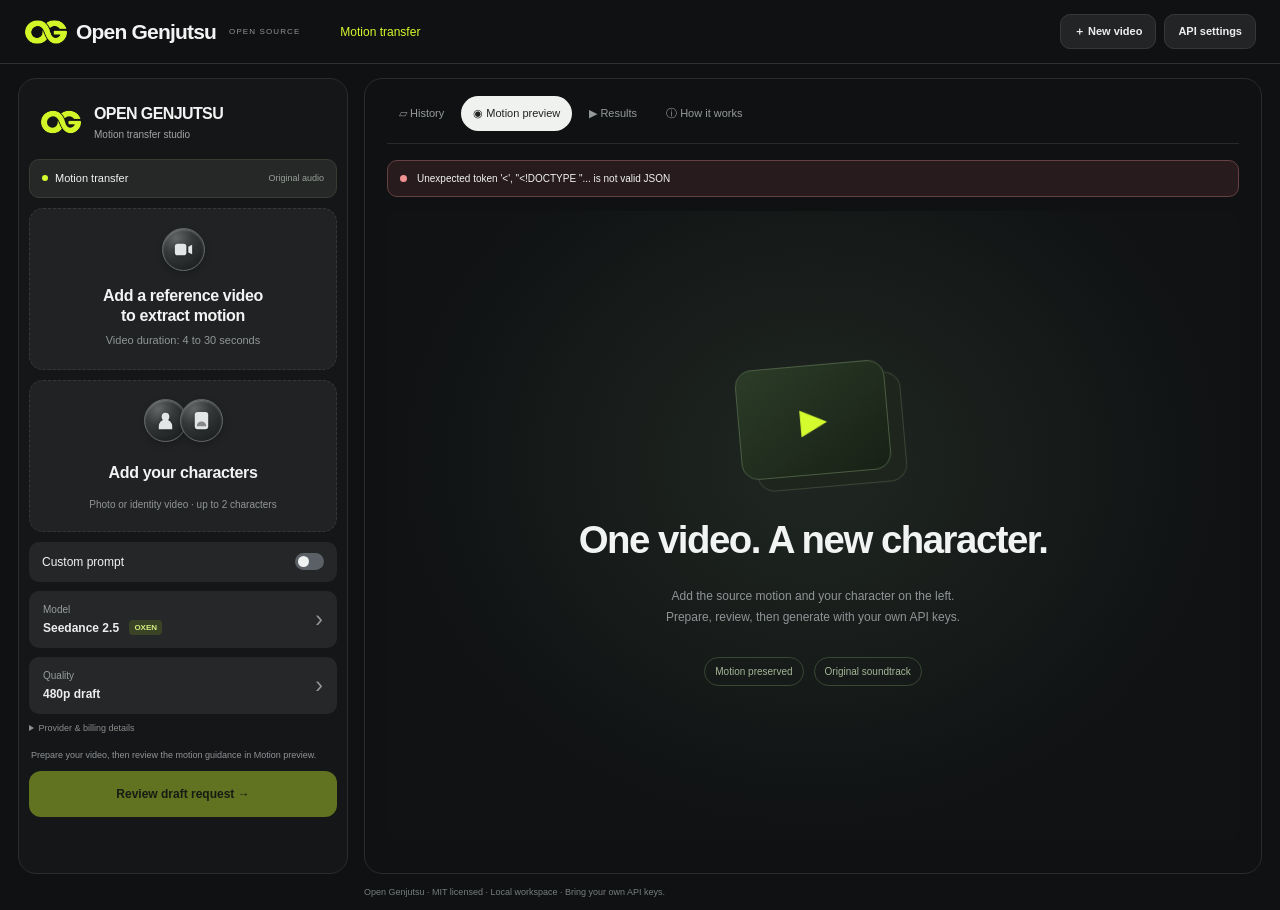
==== commit a435c91e: "Redesign studio with generated OG branding and local character and model pickers" ====
--- a/static/index.html
+++ b/static/index.html
@@ -1,14 +1,16 @@
 <!doctype html>
-<html lang="en"><head><meta charset="utf-8"><meta name="viewport" content="width=device-width,initial-scale=1"><title>Open Genjutsu · Video character studio</title><link rel="stylesheet" href="/static/studio.css"><link rel="stylesheet" href="/static/genjutsu.css"></head>
-<body><header class="topbar"><a class="brand" href="/" aria-label="Open Genjutsu home"><span class="brand-symbol">OG</span>Open Genjutsu<span class="edition">OPEN SOURCE</span></a><span class="header-category">Motion transfer</span><div class="header-actions"><a class="button secondary" href="/">＋ New video</a><button class="secondary" id="open-settings">API settings</button></div></header>
-<main><div class="studio"><div class="workspace"><div class="composer"><div class="editor-title"><span class="eyebrow">VIDEO CHARACTER STUDIO</span><h2>OPEN GENJUTSU</h2><p>Keep the motion. Replace the character.</p></div><div class="editor-mode">◎ Motion transfer<span>Original audio restored</span></div><section class="panel" id="source"><div class="heading"><h2>Reference video</h2></div><form id="form"><label class="upload source-upload"><span class="icon">↥</span><span><strong>Add a reference video</strong><small data-filename>Extract motion · 4 to 30 seconds</small></span><input aria-label="Original video" required type="file" name="video" accept="video/*"></label><div id="local-source-info" class="hint" hidden></div>
-<details><summary>Advanced preparation</summary><label class="field">Preparation method<select name="mode"><option value="depth">Depth + subject mask</option><option value="face_mesh">Face mesh · experimental</option><option value="depth_mesh">Depth + face mesh · experimental</option></select></label><div class="split"><label class="field">Subject to replace<input name="prompt" value="person" required></label><label class="field">Depth model<select name="provider"><option value="replicate">Depth Anything Video</option><option value="replicate-chenxwh">Alternate depth model</option></select></label></div><p class="hint">Mesh modes work best with one centered speaker and need the optional worker. Preparation uses Replicate credits for vocals, depth and masks.</p></details><div class="actions"><span class="hint">Preparation uses Replicate credits.</span><button id="go">Prepare motion →</button></div></form></section><section class="panel" id="draft"><div class="heading"><h2 id="draft-title">Character & generation</h2></div><div class="meta"><span><b id="provider-label">Oxen</b></span><span id="mode-label">Seedance 2.5</span><span id="preview-quality">480p draft</span></div><form id="seedance"><div class="references"><label class="upload"><img id="sirio-img" alt="Character 1 reference" hidden><span><span class="icon">＋</span><strong>Add your character</strong><small data-filename>Photo or identity reference</small></span><input type="file" name="sirio" aria-label="Character 1 reference" accept="image/png,image/jpeg,image/webp,video/mp4,video/quicktime,video/webm"></label><details class="second-reference"><summary>Add a second character · optional</summary><label class="upload"><img id="tein-img" alt="Character 2 reference" hidden><span><span class="icon">＋</span><strong>Second character</strong><small data-filename>Optional · a different person</small></span><input type="file" name="tein" aria-label="Character 2 reference" accept="image/png,image/jpeg,image/webp"></label></details></div>
+<html lang="en"><head><meta charset="utf-8"><meta name="viewport" content="width=device-width,initial-scale=1"><title>Open Genjutsu · Video character studio</title><link rel="icon" type="image/png" href="/static/og-logo.png"><link rel="stylesheet" href="/static/studio.css"><link rel="stylesheet" href="/static/genjutsu.css"></head>
+<body><header class="topbar"><a class="brand" href="/" aria-label="Open Genjutsu home"><img class="brand-logo" src="/static/og-logo.png" alt="OG">Open Genjutsu<span class="edition">OPEN SOURCE</span></a><span class="header-category">Motion transfer</span><div class="header-actions"><a class="button secondary" href="/">＋ New video</a><button class="secondary" id="open-settings">API settings</button></div></header>
+<main><div class="studio"><div class="workspace"><div class="composer"><div class="editor-title"><img src="/static/og-logo.png" alt="" class="editor-logo"><div><h2>OPEN GENJUTSU</h2><p>Motion transfer studio</p></div></div><div class="editor-mode"><span class="mode-dot"></span>Motion transfer<span class="mode-note">Original audio</span></div><section class="panel" id="source"><div class="heading"><h2>Reference video</h2></div><form id="form"><div class="source-card"><label class="upload source-upload"><span class="orb"><svg viewBox="0 0 24 24" aria-hidden="true"><rect x="3" y="6" width="12" height="12" rx="3"/><path d="m17 9 4-2v10l-4-2z"/></svg></span><span><strong>Add a reference video<br>to extract motion</strong><small data-filename>Video duration: 4 to 30 seconds</small></span><input aria-label="Original video" required type="file" name="video" accept="video/*"></label><button type="button" id="clear-source" class="tile-remove" aria-label="Remove selected video" hidden>×</button></div><div id="local-source-info" class="hint" hidden></div>
+<details><summary>Advanced preparation</summary><label class="field">Preparation method<select name="mode"><option value="depth">Depth + subject mask</option><option value="face_mesh">Face mesh · experimental</option><option value="depth_mesh">Depth + face mesh · experimental</option></select></label><div class="split"><label class="field">Subject to replace<input name="prompt" value="person" required></label><label class="field">Depth model<select name="provider"><option value="replicate">Depth Anything Video</option><option value="replicate-chenxwh">Alternate depth model</option></select></label></div><p class="hint">Mesh modes work best with one centered speaker and need the optional worker. Preparation uses Replicate credits for vocals, depth and masks.</p></details><div class="actions"><span class="hint">Preparation uses Replicate credits.</span><button id="go">Prepare motion →</button></div></form></section><section class="panel" id="draft"><div class="heading"><h2 id="draft-title">Character & generation</h2></div><div class="meta"><span><b id="provider-label">Oxen</b></span><span id="mode-label">Seedance 2.5</span><span id="preview-quality">480p draft</span></div><form id="seedance"><div class="characters-card"><button type="button" id="open-characters" class="character-empty"><span class="orb-group"><span class="orb"><svg viewBox="0 0 24 24" aria-hidden="true"><circle cx="12" cy="8" r="4"/><path d="M5 21v-3a7 7 0 0 1 14 0v3z"/></svg></span><span class="orb"><svg viewBox="0 0 24 24" aria-hidden="true"><rect x="5" y="3" width="14" height="18" rx="3"/><circle cx="12" cy="9" r="3"/><path d="M7 18a5 5 0 0 1 10 0z" fill="#888"/></svg></span></span><strong>Add your characters</strong><small>Photo or identity video · up to 2 characters</small></button><div id="character-selection" hidden><div class="tile-heading">Your characters <button type="button" id="manage-characters">Manage ↗</button></div><div id="character-chips"></div><p class="hint">One reference per character.</p></div></div><div class="references reference-inputs" hidden><label class="upload"><img id="sirio-img" alt="Character 1 reference" hidden><span><span class="icon">＋</span><strong>Add your character</strong><small data-filename>Photo or identity reference</small></span><input type="file" name="sirio" aria-label="Character 1 reference" accept="image/png,image/jpeg,image/webp,video/mp4,video/quicktime,video/webm"></label><details class="second-reference"><summary>Add a second character · optional</summary><label class="upload"><img id="tein-img" alt="Character 2 reference" hidden><span><span class="icon">＋</span><strong>Second character</strong><small data-filename>Optional · a different person</small></span><input type="file" name="tein" aria-label="Character 2 reference" accept="image/png,image/jpeg,image/webp"></label></details></div>
 <label class="prompt-switch row">Custom prompt<input id="toggle-prompt" type="checkbox" role="switch" aria-label="Custom prompt"></label><label class="field prompt-field" id="custom-prompt-field" hidden>Describe the replacement<textarea name="prompt" required rows="5">Replace the selected subject with the supplied character reference throughout the video. Match the reference's facial proportions, jawline, eyes, nose and hair; do not widen the face. Preserve the original performance, gestures, expressions, camera, cuts, background and timing. Do not invent objects or dialogue. Use the embedded vocals for performance timing. If using a second character, explicitly map each reference to a different subject.</textarea></label>
-<details><summary>Model, quality & billing</summary><label class="field">Generation model<select id="generation-engine" name="engine"><option value="seedance" selected>Seedance 2.5 · Video editing</option><option value="wan">Wan 2.2 · Single-photo replacement</option></select></label><p id="generation-billing" class="hint"></p><p id="wan-brief" class="hint" hidden>Wan uses the original video and one photo, with its own motion tracking. It does not use the depth composite or accept a text prompt.</p></details>
+<select id="generation-engine" name="engine" hidden aria-label="Generation engine"><option value="seedance">Seedance 2.5</option><option value="wan">Wan 2.2</option></select><button type="button" class="setting-row" id="open-model"><span><small>Model</small><strong id="selected-model">Seedance 2.5 <em>OXEN</em></strong></span><span class="chevron">›</span></button><button type="button" class="setting-row" id="open-quality"><span><small>Quality</small><strong id="selected-quality">480p draft</strong></span><span class="chevron">›</span></button><p id="wan-brief" class="hint" hidden>Wan uses the original motion and one photo. It does not use a custom prompt or the depth composite.</p><details class="billing-details"><summary>Provider & billing details</summary><p id="generation-billing" class="hint"></p><button type="button" id="model-api-settings" class="secondary">Connect provider</button></details>
 <div id="generation-progress" class="status" role="status" aria-live="polite" hidden><span class="dot"></span><div class="generation-copy"><span id="generation-progress-text" class="generation-title"></span><span id="generation-progress-meta" class="generation-meta"></span></div></div><button type="button" id="retry-preview" hidden>Retry draft (billed)</button><button type="button" id="resume-upload" hidden>Generate reviewed draft</button><p id="generation-help" class="hint" hidden></p><details id="generation-error-details" hidden><summary>Provider error details</summary><pre id="generation-error-text"></pre></details>
 <div id="lec-plan-review" hidden><h3>Confirm your request</h3><p id="lec-plan-summary" class="hint"></p><details><summary>Exact prompt sent to the model</summary><pre id="lec-plan-prompt"></pre></details></div><div class="generate-action"><p id="next-step" class="hint">Prepare your video, then review the motion guidance in Motion preview.</p><button id="draft-button" disabled>Review draft request →</button></div></form></section></div><div class="canvas"><nav class="canvas-tabs" aria-label="Workspace views"><button type="button" data-view="history">▱ History</button><button type="button" class="active" data-view="review">◉ Motion preview</button><button type="button" data-view="final">▶ Results</button><button type="button" data-view="guide">ⓘ How it works</button></nav><div id="status" class="status" role="status" aria-live="polite"><span class="dot"></span><span id="status-text">Add a reference video and your character to begin.</span></div><div class="canvas-view" id="history-view" hidden><div class="history-heading"><h1>Your videos</h1><p>Saved locally. Pick a video to continue.</p></div><div id="job-list"><p class="hint">Loading saved videos…</p></div></div><section class="panel preview-panel" id="review"><div id="input-empty" class="empty"><div class="empty-frame"><span>▶</span></div><h1>One video. A new character.</h1><p>Add the source motion and your character on the left.<br>Prepare, review, then generate with your own API keys.</p><div class="empty-tags"><span>Motion preserved</span><span>Original soundtrack</span></div></div><div id="input-ready" hidden><div class="tabs" id="tabs" role="group" aria-label="Preview selection"></div><div class="viewer"><video id="input-video" controls playsinline preload="metadata"></video><div class="viewer-foot"><span id="input-caption" class="hint"></span><a id="input-download" download>Download input ↓</a></div></div><details class="review-guide"><summary>What should I check?</summary><p class="hint">Watch the whole clip. Check the subject's hair, hands and clothing, missing mask areas, background spill and flicker. For mesh modes, inspect the face tracking. Listen to the embedded pitched vocals. Fix problems before generating.</p></details><div class="review-controls"><p id="mask-review-status" role="status">Input review required.</p><label class="row hint"><input type="checkbox" id="review-check"> I watched the entire prepared clip; the mask or tracking is aligned throughout.</label><div class="row"><button type="button" id="approve-mask" disabled>Approve input</button><button type="button" class="secondary" id="reject-mask">Needs fixing</button></div></div><details><summary>Audio stems</summary><div class="download" id="audio-links"></div></details></div></section><section class="panel result-panel" id="final"><div class="heading"><h2>Your result</h2><span class="badge">ORIGINAL AUDIO</span></div><div id="final-empty" class="empty compact"><span class="result-symbol">✦</span><p>Your generated video will appear here.<br>Review the request before any billed generation.</p></div><div id="final-ready" hidden><div class="viewer"><video id="final-video" controls playsinline preload="metadata"></video><div class="viewer-foot"><span class="badge" id="quality-label">480P DRAFT</span><a id="final-download" download>Download video ↓</a></div></div><div id="upgrade-actions" class="actions"><div><h3>Ready for higher resolution?</h3><span class="hint">HD is a separate billed render.</span></div><button id="upgrade" disabled>Approve HD render</button></div><div id="upgrade-status" role="status"></div><div id="quality-downloads" class="download"></div></div><details id="sent-details" hidden><summary>Submitted prompt & task ID</summary><p class="hint" id="generation-id"></p><pre id="sent-prompt"></pre><a id="raw-link" class="hint">Download raw generated result</a></details><details><summary>Import an externally generated video</summary><form id="finish"><label class="upload"><span class="icon">↥</span><span><strong>Upload generated result</strong><small data-filename>Restore your source's original audio</small></span><input name="video" aria-label="Generated result" type="file" accept="video/*" required></label><div class="actions"><button class="secondary">Restore original audio</button></div></form></details></section><div class="canvas-view guide-view" id="guide-view" hidden><h1>How it works</h1><div class="guide-grid"><article><span>01</span><h2>Add your video & character</h2><p>The source video supplies motion. Your reference supplies the replacement identity.</p></article><article><span>02</span><h2>Prepare & review</h2><p>Preparation uses Replicate credits. Watch the complete motion guidance and approve its mask or tracking before generation.</p></article><article><span>03</span><h2>Generate & download</h2><p>Review the exact request and estimated price. The downloaded result restores the complete original soundtrack.</p></article></div><a class="button secondary" href="/guide">Setup guide ↗</a><p class="hint">MIT licensed. Your own API accounts pay for inference. No subscription to this project.</p></div></div></div><footer>Open Genjutsu · MIT licensed · Local workspace · Bring your own API keys.</footer></div></main><dialog id="settings-dialog"><div class="heading"><h2>API settings</h2><button type="button" class="secondary" id="close-settings" aria-label="Close API settings">×</button></div><p class="hint">Saved in this project's local .env. Keys are never displayed back. Saving settings does not run a model or check your balance.</p>
 <form id="settings-form"><label class="field">Video generation provider<select name="provider"><option value="oxen">Oxen · Seedance</option><option value="replicate">Replicate · Seedance / Wan</option><option value="lec">Lec · Seedance</option></select></label><label class="field">Replicate token <span class="hint">For video preparation. Leave blank to keep the saved token.</span><input name="replicate_token" type="password" autocomplete="off" placeholder="Paste your own token"></label><label class="field">Private Oxen repository<input name="storage_repo" placeholder="your-namespace/playground"><span class="hint">Create a private repository in your Oxen account for generation inputs.</span></label><button>Save settings</button><p id="settings-status" class="hint" role="status"></p></form>
-<section id="oxen-connection" hidden><h3>Oxen generation key</h3><form id="oxen-key-form"><label class="field">Oxen API key<input name="api_key" type="password" autocomplete="off" required placeholder="Paste your own Oxen key"></label><div class="actions"><span id="oxen-key-status" class="hint" role="status"></span><button>Save Oxen key</button></div></form></section><section id="lec-connection" hidden><h3>Lec generation key</h3><form id="lec-key-form"><label class="field">Lec API key<input name="api_key" type="password" autocomplete="off" required placeholder="Paste your own Lec key"></label><div class="actions"><span id="lec-key-status" class="hint" role="status"></span><button>Save Lec key</button></div></form></section></dialog><script>
+<section id="oxen-connection" hidden><h3>Oxen generation key</h3><form id="oxen-key-form"><label class="field">Oxen API key<input name="api_key" type="password" autocomplete="off" required placeholder="Paste your own Oxen key"></label><div class="actions"><span id="oxen-key-status" class="hint" role="status"></span><button>Save Oxen key</button></div></form></section><section id="lec-connection" hidden><h3>Lec generation key</h3><form id="lec-key-form"><label class="field">Lec API key<input name="api_key" type="password" autocomplete="off" required placeholder="Paste your own Lec key"></label><div class="actions"><span id="lec-key-status" class="hint" role="status"></span><button>Save Lec key</button></div></form></section></dialog><dialog id="character-dialog" class="asset-dialog"><div class="picker-toolbar"><div class="picker-tabs"><button type="button" class="active" data-assets="upload">Uploads</button><button type="button" data-assets="saved">Saved characters</button></div><button type="button" class="dialog-close" data-close="character-dialog" aria-label="Close character picker">×</button></div><div class="slot-tabs" role="group" aria-label="Character slot"><button type="button" data-slot="sirio" class="active">Character 1</button><button type="button" data-slot="tein">Character 2 <span>optional</span></button></div><p class="picker-description" id="picker-description">Use a clear portrait or identity video for this character.</p><div id="asset-upload-view"><button type="button" id="upload-character" class="asset-upload"><span class="orb">↥</span><strong>Upload media</strong><small>Choose a file or drop it here</small></button><p class="hint">Files stay in your local workspace until you explicitly prepare or generate.</p></div><div id="asset-saved-view" hidden><div id="saved-reference-grid" class="asset-grid"></div><p id="asset-library-status" class="hint" role="status"></p></div><div class="picker-footer"><span>Each slot represents a different person.</span><button type="button" data-close="character-dialog">Done</button></div></dialog>
+<dialog id="model-dialog" class="model-dialog"><div class="heading"><h2>Choose a model</h2><button type="button" class="dialog-close" data-close="model-dialog" aria-label="Close model picker">×</button></div><input id="model-search" type="search" placeholder="Search models or providers" aria-label="Search models"><p class="eyebrow">AVAILABLE IN OPEN GENJUTSU</p><div id="model-options"></div><p id="model-picker-status" role="status" class="hint"></p><p class="hint">Choosing a model never submits a generation. Connect your own provider account in API settings.</p></dialog>
+<dialog id="quality-dialog" class="quality-dialog"><div class="heading"><h2>Output quality</h2><button type="button" class="dialog-close" data-close="quality-dialog" aria-label="Close quality picker">×</button></div><button type="button" id="current-quality" class="quality-option"></button><div class="quality-option future-quality"><span id="future-quality"></span><small>Separate billed render after your draft is ready</small></div><p class="hint" id="quality-description"></p></dialog><script>
 
 const $=s=>document.querySelector(s);
 let jobId=new URLSearchParams(location.search).get('job'),saved={},maskApproved=false,maskFingerprint='',selectedPreview='',busy=false,pollTimer,generationAttempted=false,generationActive=false,generationTimer,submissionBusy=false,configuration={},jobProvider=null,jobResolution=null,reviewedLecPlan=null,planPreviewLoaded=false;
@@ -24,15 +26,15 @@
 async function json(url,options){const r=await fetch(url,options);const j=await r.json();if(!r.ok)throw Error(typeof j.detail==='string'?j.detail:'The request could not be completed.');return j}
 function resetPlan(){reviewedLecPlan=null;planPreviewLoaded=true;$('#lec-plan-review').hidden=true;updateButton()}
 function renderLecPlan(p){$('#lec-plan-review details').open=true;reviewedLecPlan=p;planPreviewLoaded=true;$('#lec-plan-prompt').textContent=p.prompt;$('#lec-plan-summary').textContent=oxen()?p.duration+' seconds of source · 480p draft · estimated $'+p.price_usd.toFixed(2)+' at $'+p.rate_usd+'/output second. Final billing follows generated duration. Motion and pitched vocals come from the prepared video; your portrait supplies identity.':p.duration+' seconds · '+p.resolution+' · '+p.aspect_ratio+' · ¥'+p.price_cny.toFixed(2)+' generation + $'+p.upload_price_usd.toFixed(2)+' private uploads. Any fractional extra generated tail is trimmed; source music and timing stay intact.';if(oxen()&&p.generate_audio===false)$('#lec-plan-summary').textContent+=' Seedance output audio is OFF. The export restores the complete original soundtrack.';$('#lec-plan-review').hidden=false;updateButton()}
-function updateButton(){updateNextStep();const button=$('#draft-button');button.disabled=busy||submissionBusy||generationAttempted||$('#input-ready').hidden||!maskApproved||(planned()&&reviewedLecPlan&&!(oxen()?configuration.oxen_key_configured:configuration.lec_key_configured));if(!generationAttempted&&!submissionBusy)button.textContent=oxen()?(reviewedLecPlan?'Generate 480p draft (~$'+reviewedLecPlan.price_usd.toFixed(2)+') →':'Review 480p draft request →'):lec()?(reviewedLecPlan?'Generate 720p video (billed) →':'Review 720p request →'):'Create '+quality()+' preview →'}
+function updateButton(){updateNextStep();const button=$('#draft-button');button.disabled=busy||submissionBusy||generationAttempted||!referencePresent('sirio')||$('#input-ready').hidden||!maskApproved||(planned()&&reviewedLecPlan&&!(oxen()?configuration.oxen_key_configured:configuration.lec_key_configured));if(!generationAttempted&&!submissionBusy)button.textContent=oxen()?(reviewedLecPlan?'Generate 480p draft (~$'+reviewedLecPlan.price_usd.toFixed(2)+') →':'Review 480p draft request →'):lec()?(reviewedLecPlan?'Generate 720p video (billed) →':'Review 720p request →'):'Create '+quality()+' preview →'}
 function showProvider(){syncSettings();$('#go').disabled=busy||!configuration.replicate_token_configured;$('#go').disabled=busy||!configuration.replicate_token_configured;
  $('#provider-label').textContent=providerLabel();$('#draft-title').textContent='Character reference';$('#preview-quality').textContent='Quality · '+quality()+(lec()?'':' preview');
  $('#generation-billing').textContent=oxen()?'Oxen bills per output second: $0.111 at 480p. Reviewed media uploads to your private Oxen storage and uses verified expiring download links; no preparation is rerun.':lec()?'Lec lists ¥4.50 per generation, plus private uploads: $0.05/video and $0.01/image. Review the exact request first.':'Preparation and preview use '+providerLabel()+' credits. Review the prompt before submitting.';
  $('#oxen-connection').hidden=configuration.provider!=='oxen';$('#oxen-key-status').textContent=configuration.oxen_key_configured?'Key saved. Access and current pricing are checked before submission; keep enough credit for this draft.':'Add your Oxen API key. Generation has not started; you can review the request below.';$('#lec-connection').hidden=configuration.provider!=='lec';$('#lec-key-status').textContent=configuration.lec_key_configured?'Key saved. Check your Lec account has enough balance before generating.':'Add your key to enable generation. You can review the request first.';
  $('#generation-engine').querySelector('option[value="wan"]').hidden=planned();if(planned())$('#generation-engine').value='seedance';$('#upgrade-actions').hidden=lec();if(!generationAttempted)$('#final-empty').textContent='Your '+quality()+' video will appear here when generation finishes.';
- const upgradeHint=$('#upgrade-actions .hint');upgradeHint.textContent=provider()==='replicate'?'Approve a new billed 720p generation. It may differ from this preview.':'Render this same draft at 1080p using its saved draft task ID. This is a separate billed render; Oxen drafts expire after seven days.';$('#upgrade').textContent=provider()==='replicate'?'Approve & generate new 720p →':'Approve & render 1080p final →';showEngine();updateButton();
+ const upgradeHint=$('#upgrade-actions .hint');upgradeHint.textContent=provider()==='replicate'?'Approve a new billed 720p generation. It may differ from this preview.':'Render this same draft at 1080p using its saved draft task ID. This is a separate billed render; Oxen drafts expire after seven days.';$('#upgrade').textContent=provider()==='replicate'?'Approve & generate new 720p →':'Approve & render 1080p final →';showEngine();updateButton();syncComposerControls();
 }
-function showEngine(){const wan=$('#generation-engine').value==='wan';$('#wan-brief').hidden=!wan;$('#seedance textarea').closest('label').hidden=wan||!$('#toggle-prompt').checked;$('#toggle-prompt').closest('label').hidden=wan;$('#tein-img').closest('label').hidden=wan;$('#seedance input[name=sirio]').accept=wan?'image/png,image/jpeg,image/webp':lec()?'image/png,image/jpeg,image/webp,video/mp4,video/webm':'image/png,image/jpeg,image/webp,video/mp4,video/quicktime,video/webm';$('#mode-label').textContent=wan?'Wan 2.2 · Character replacement':planned()?'Seedance 2.5 · Prepared-video reference':'Seedance 2.5 · Image identity'}
+function showEngine(){const wan=$('#generation-engine').value==='wan';$('#wan-brief').hidden=!wan;$('#seedance textarea').closest('label').hidden=wan||!$('#toggle-prompt').checked;$('#toggle-prompt').closest('label').hidden=wan;$('#tein-img').closest('label').hidden=wan;$('#seedance input[name=sirio]').accept=wan?'image/png,image/jpeg,image/webp':lec()?'image/png,image/jpeg,image/webp,video/mp4,video/webm':'image/png,image/jpeg,image/webp,video/mp4,video/quicktime,video/webm';$('#mode-label').textContent=wan?'Wan 2.2 · Character replacement':planned()?'Seedance 2.5 · Prepared-video reference':'Seedance 2.5 · Image identity';syncComposerControls()}
 $('#generation-engine').onchange=()=>{showEngine();resetPlan()};$('#seedance textarea').oninput=resetPlan;
 for(const input of document.querySelectorAll('input[type=file]'))input.onchange=()=>{if(input.closest('#seedance'))resetPlan();const f=input.files[0];if(!f)return;input.closest('.upload').querySelector('[data-filename]').textContent=f.name;const img=input.closest('.upload').querySelector('img');if(img){img.hidden=f.type.startsWith('video/');if(!img.hidden){img.src=URL.createObjectURL(f);}}};
 
@@ -46,18 +48,18 @@
  if(present.some(Boolean)){$('#input-empty').hidden=true;$('#input-ready').hidden=false;$('#input-ready .review-controls').hidden=false;if(!previewOpened&&!generationAttempted){previewOpened=true;selectCanvas('review')}([...document.querySelectorAll('#tabs button')].find(b=>b.dataset.file===selectedPreview)||$('#tabs button')).click()}
  const review=await json('/jobs/'+jobId+'/mask-review');maskApproved=review.approved;maskFingerprint=review.fingerprint||'';$('#mask-review-status').textContent=review.note||review.status;$('#review-check').checked=maskApproved;$('#approve-mask').disabled=true;
  $('#audio-links').replaceChildren();for(const [file,title] of [['vocals.wav','Isolated vocals'],['vocals-plus3.wav','Vocals +3'],['music.wav','Music stem']]){if(await exists(file)){const a=document.createElement('a');a.href=base()+file;a.download=file;a.textContent=title+' ↓';$('#audio-links').append(a)}}
- for(const name of ['sirio','tein']){if(saved[name])continue;for(const ext of ['png','jpg','jpeg','webp','mp4','mov','webm']){const file=name+'-reference.'+ext;if(await exists(file)){saved[name]=file;const img=$('#'+name+'-img');if(!['mp4','mov','webm'].includes(ext)){img.src=base()+file;img.hidden=false}img.closest('.upload').querySelector('small').textContent='Saved reference · click to replace';break}}}
+ for(const name of ['sirio','tein']){if(saved[name]||removedReferences.has(name))continue;for(const ext of ['png','jpg','jpeg','webp','mp4','mov','webm']){const file=name+'-reference.'+ext;if(await exists(file)){saved[name]=file;const img=$('#'+name+'-img');if(!['mp4','mov','webm'].includes(ext)){img.src=base()+file;img.hidden=false}img.closest('.upload').querySelector('small').textContent='Saved reference · click to replace';break}}}
  if(await exists('preferred-engine.json')){const preference=await json(base()+'preferred-engine.json');if(!$('#generation-engine').dataset.loaded){$('#generation-engine').value=preference.engine;$('#generation-engine').dataset.loaded='true';showEngine()}}
  if(await exists('provider-source.json')){const source=await json(base()+'provider-source.json');jobProvider=source.provider||jobProvider;if(source.user_prompt&&!$('#seedance textarea').dataset.loaded){$('#seedance textarea').value=source.user_prompt;$('#seedance textarea').dataset.loaded='true';$('#toggle-prompt').checked=true;$('#custom-prompt-field').hidden=false}showProvider()}
  for(const source of ['retry-source.json','revision-source.json']){if(await exists(source)){const retry=await json(base()+source);if(!$('#seedance textarea').dataset.loaded){$('#seedance textarea').value=retry.generation.user_prompt||retry.generation.prompt;$('#seedance textarea').dataset.loaded='true';$('#toggle-prompt').checked=true;$('#custom-prompt-field').hidden=false}}}
  if(await exists('generation.json')){const g=await json(base()+'generation.json');jobProvider=g.provider||'legacy';jobResolution=g.resolution||null;$('#generation-engine').value=g.model==='wan-video/wan-2.2-animate-replace'?'wan':'seedance';$('#generation-engine').dataset.loaded='true';showProvider();$('#sent-details').hidden=false;$('#generation-id').textContent=providerLabel()+' · '+(g.request_id||'submission pending');$('#sent-prompt').textContent=g.prompt;if(!$('#seedance textarea').dataset.loaded){$('#seedance textarea').value=g.user_prompt||g.prompt;$('#seedance textarea').dataset.loaded='true';$('#toggle-prompt').checked=true;$('#custom-prompt-field').hidden=false}$('#raw-link').href=base()+'seedance-result.mp4'}
  const hd=await exists('hd/final-preview.mp4'),draft=await exists('final-preview.mp4');if(draft||hd){const url=base()+(hd?'hd/':'')+'final-preview.mp4',res=hd?(provider()==='replicate'?'720p':'1080p'):quality();$('#final-empty').hidden=true;$('#final-ready').hidden=false;if($('#final-video').getAttribute('src')!==url)$('#final-video').src=url;$('#final-download').href=url;$('#quality-label').textContent=res.toUpperCase()+' · ORIGINAL AUDIO';$('#final-download').textContent='Download '+res+' video ↓';$('#upgrade').disabled=busy||hd;$('#upgrade-actions').hidden=lec();const downloads=$('#quality-downloads');downloads.replaceChildren();for(const [yes,prefix,label] of [[draft,'',quality()],[hd,'hd/',provider()==='replicate'?'720p':'1080p']]){if(!yes)continue;const a=document.createElement('a');a.href=base()+prefix+'final-preview.mp4';a.download='result-'+label+'.mp4';a.textContent='Download '+label+' video ↓';downloads.append(a)}}
  if(planned()&&!planPreviewLoaded&&await exists(oxen()?'oxen-request-preview.json':'lec-request-preview.json')){const p=await json(base()+(oxen()?'oxen-request-preview.json':'lec-request-preview.json'));planPreviewLoaded=true;if(p.user_prompt===$('#seedance textarea').value)renderLecPlan(p)}
- updateButton();
+ updateButton();syncComposerControls();renderCharacterSelection();
 }
 async function watch(){clearTimeout(pollTimer);try{const j=await json('/jobs/'+jobId);busy=j.state==='running';status(j.status,j.state==='error');$('#go').disabled=busy||!configuration.replicate_token_configured;updateButton();if(busy){$('#upgrade').disabled=true;pollTimer=setTimeout(watch,3000)}if(!busy||$('#input-ready').hidden)await refresh()}catch(e){status(e.message,true)}}
 function renderGeneration(g){if(g.phase==='done'&&!autoResultShown){autoResultShown=true;selectCanvas('final')}
- generationAttempted=g.attempted;generationActive=g.active;if(g.provider){jobProvider=g.provider;jobResolution=g.resolution||jobResolution;showProvider()}$('#generation-engine').disabled=g.attempted||submissionBusy;
+ generationAttempted=g.attempted;generationActive=g.active;if(g.provider){jobProvider=g.provider;jobResolution=g.resolution||jobResolution;showProvider()}$('#generation-engine').disabled=g.attempted||submissionBusy;syncComposerControls();
  const box=$('#generation-progress');box.hidden=!g.attempted&&!submissionBusy&&!g.revision;box.classList.toggle('error',['failed','canceled','blocked','error','unknown','not_submitted'].includes(g.phase));box.classList.toggle('running',g.active||submissionBusy);box.classList.toggle('success',g.phase==='done');box.dataset.phase=g.phase;$('#generation-progress-text').textContent=g.message;
  const meta=$('#generation-progress-meta');meta.replaceChildren();if(g.elapsed_seconds!==null){const span=document.createElement('span'),seconds=g.elapsed_seconds;span.textContent=(g.active?'Elapsed: ':'Request duration: ')+Math.floor(seconds/60)+'m '+String(seconds%60).padStart(2,'0')+'s';meta.append(span)}if(g.progress!==null&&g.progress!==undefined)meta.append(document.createTextNode(' · '+g.progress+'%'));if(g.prediction_id)meta.append(document.createTextNode(' · '+providerLabel()+' task '+g.prediction_id));if(g.prediction_url){const link=document.createElement('a');link.href=g.prediction_url;link.target='_blank';link.rel='noopener';link.textContent='View prediction on Replicate ↗';meta.append(document.createTextNode(' · '),link)}
  const recovery=$('#resume-upload');recovery.hidden=g.provider!=='oxen'||g.phase!=='not_submitted';recovery.disabled=submissionBusy;recovery.textContent='Generate reviewed 480p draft'+(reviewedLecPlan?' (~$'+reviewedLecPlan.price_usd.toFixed(2)+')':'')+' →';const retry=$('#retry-preview');retry.hidden=provider()!=='replicate'||!(g.retry_job||g.revision_job||['failed','canceled','blocked'].includes(g.phase));retry.dataset.job=g.retry_job||g.revision_job||'';retry.dataset.action=g.phase==='blocked'?'revise-preview':'retry-preview';retry.disabled=submissionBusy;retry.textContent=g.retry_job?'Open retry →':g.revision_job?'Open revised input →':g.phase==='blocked'?'Change reference or prompt →':'Retry '+quality()+' preview (billed) →';
@@ -83,7 +85,7 @@
 $('#review-check').onchange=()=>{$('#approve-mask').disabled=!$('#review-check').checked};
 async function saveReview(approved){try{const data=new FormData();data.set('approved',approved);data.set('fingerprint',maskFingerprint);data.set('note',approved?'Prepared input approved after full-clip visual review.':'Input needs correction. Submission is blocked.');await json('/jobs/'+jobId+'/mask-review',{method:'POST',body:data});resetPlan();await refresh()}catch(e){status(e.message,true)}}
 $('#approve-mask').onclick=()=>saveReview(true);$('#reject-mask').onclick=()=>saveReview(false);
-(async()=>{try{configuration=await json('/configuration');showProvider();if(jobId){await refresh();await watchGeneration();await watch();const r=await fetch('/jobs/'+jobId+'/hd');if(r.ok&&(await r.json()).state==='running')pollHD()}else if(!configuration.replicate_token_configured)status('Open API settings to add your Replicate token for preparation.')}catch(e){status(e.message,true)}})();
+(async()=>{await new Promise(resolve=>window.addEventListener('DOMContentLoaded',resolve,{once:true}));try{configuration=await json('/configuration');showProvider();if(jobId){await refresh();await watchGeneration();await watch();const r=await fetch('/jobs/'+jobId+'/hd');if(r.ok&&(await r.json()).state==='running')pollHD()}else if(!configuration.replicate_token_configured)status('Open API settings to add your Replicate token for preparation.')}catch(e){status(e.message,true)}})();
 
 
 function updateNextStep(){const el=$('#next-step');el.textContent=generationActive?'Generation is running. Your result downloads automatically.':generationAttempted?'This request is saved. See its status above.':busy?'Preparing motion guidance. Keep this workspace open.':!jobId?'1. Prepare your source video to start.':!maskApproved?'2. Watch and approve the prepared input in Motion preview.':reviewedLecPlan?'3. Confirm the cost and generate your reviewed request.':'3. Add a character reference and review your draft request.';}
@@ -94,11 +96,11 @@
 let localSourceUrl;
 const previousSourceChange=$('#form input[name=video]').onchange;
 $('#form input[name=video]').onchange=e=>{previousSourceChange(e);const f=e.target.files[0];if(!f)return;if(localSourceUrl)URL.revokeObjectURL(localSourceUrl);localSourceUrl=URL.createObjectURL(f);$('#input-empty').hidden=true;$('#input-ready').hidden=false;$('#input-video').src=localSourceUrl;$('#input-video').removeAttribute('poster');$('#input-caption').textContent='Selected original · not prepared';$('#input-download').href=localSourceUrl;$('#local-source-info').hidden=false;$('#local-source-info').textContent='Selected locally. Prepare uploads this video to your preparation provider.';$('#input-ready .review-controls').hidden=true;};
-(async()=>{try{const list=await json('/library');$('#job-list').replaceChildren();for(const job of list.jobs){const a=document.createElement('a');a.className='job-card'+(job.id===jobId?' selected':'');a.href='/?job='+job.id;if(job.has_result){const thumb=document.createElement('video');thumb.src='/runs/'+job.id+'/final-preview.mp4';thumb.preload='metadata';thumb.muted=true;thumb.setAttribute('aria-hidden','true');a.append(thumb)}const title=document.createElement('strong');title.textContent='Video '+job.id.slice(0,6);const state=document.createElement('small');state.textContent=job.has_result?'Result ready':job.state==='error'?'Needs attention':job.state==='running'?'Processing':'Input saved';a.append(title,state);$('#job-list').append(a)}if(!list.jobs.length)$('#job-list').textContent='Your saved videos will appear here.';}catch(e){$('#job-list').textContent='Saved videos unavailable.'}})();
+(async()=>{await new Promise(resolve=>window.addEventListener('DOMContentLoaded',resolve,{once:true}));try{const list=await json('/library');$('#job-list').replaceChildren();for(const job of list.jobs){const a=document.createElement('a');a.className='job-card'+(job.id===jobId?' selected':'');a.href='/?job='+job.id;if(job.has_result){const thumb=document.createElement('video');thumb.src='/runs/'+job.id+'/final-preview.mp4';thumb.preload='metadata';thumb.muted=true;thumb.setAttribute('aria-hidden','true');a.append(thumb)}const title=document.createElement('strong');title.textContent='Video '+job.id.slice(0,6);const state=document.createElement('small');state.textContent=job.has_result?'Result ready':job.state==='error'?'Needs attention':job.state==='running'?'Processing':'Input saved';a.append(title,state);$('#job-list').append(a)}if(!list.jobs.length)$('#job-list').textContent='Your saved videos will appear here.';}catch(e){$('#job-list').textContent='Saved videos unavailable.'}})();
 
 let autoResultShown=false,previewOpened=false,customCreativePrompt='';const defaultCreativePrompt=$('#seedance textarea').defaultValue;
 function selectCanvas(view){for(const key of ['history','review','final','guide']){const target=key==='review'?'#review':key==='final'?'#final':'#'+key+'-view';$(target).hidden=key!==view;}document.querySelectorAll('.canvas-tabs button').forEach(b=>{b.classList.toggle('active',b.dataset.view===view);b.setAttribute('aria-pressed',String(b.dataset.view===view))});}
 for(const button of document.querySelectorAll('.canvas-tabs button'))button.onclick=()=>selectCanvas(button.dataset.view);
 $('#toggle-prompt').onchange=()=>{const enabled=$('#toggle-prompt').checked;if(enabled){if(customCreativePrompt)$('#seedance textarea').value=customCreativePrompt}else{customCreativePrompt=$('#seedance textarea').value;$('#seedance textarea').value=defaultCreativePrompt}$('#custom-prompt-field').hidden=!enabled;resetPlan();};
 selectCanvas('review');
-</script></body></html>
+</script><script src="/static/composer.js"></script></body></html>
--- a/static/genjutsu.css
+++ b/static/genjutsu.css
@@ -1,3 +1,20 @@
-/* Compact motion-transfer composer, independent artwork and system fonts. */
-:root{--bg:#0f1011;--card:#171819;--line:#292b2e;--accent:#d4fb2e;--muted:#8e9297}body{font-size:13px}.topbar{height:62px;padding:0 24px;gap:18px}.brand{font-size:20px;letter-spacing:-.7px}.brand-symbol{font-size:12px;width:30px;height:30px;color:#13160c;letter-spacing:-1px}.header-category{margin-left:25px;color:var(--accent);font-size:12px}.header-actions{margin-left:auto;display:flex;gap:9px}.header-actions button,.header-actions .button{padding:8px 13px;font-size:11px}.edition{font-size:8px}main{display:block;min-height:calc(100vh - 62px)}.studio{max-width:none;padding:14px 16px 10px;margin:0}.workspace{grid-template-columns:320px minmax(0,1fr);gap:12px;align-items:stretch}.composer{display:block;border:1px solid var(--line);border-radius:17px;background:#121314;padding:10px;max-height:calc(100vh - 105px);overflow:auto;scrollbar-width:thin;position:sticky;top:14px}.editor-title{border-radius:10px;background:linear-gradient(125deg,#262b1d,#171b16 65%,#24282a);padding:20px 15px 15px;border:1px solid #30382a;margin-bottom:10px}.editor-title h2{color:var(--accent);font-size:19px;font-weight:750;letter-spacing:-.7px;margin-top:16px}.editor-title p{font-size:10px;margin:4px 0 0}.editor-title .eyebrow{font-size:8px}.editor-mode{display:flex;justify-content:space-between;align-items:center;padding:11px 10px;background:#242724;border:1px solid #363b2d;border-radius:9px;font-size:11px;margin-bottom:10px}.editor-mode span{font-size:8px;color:#939b8a}.composer .panel{border:0;border-radius:10px;padding:0;background:transparent}.composer .heading{display:none}.source-upload{min-height:148px;padding:18px;flex-direction:column;text-align:center;background:#1f2022;border:1px dashed #3b3e40}.source-upload .icon{background:#313436;border-radius:50%;width:34px;height:34px;display:grid;place-items:center;font-size:19px}.upload strong{font-size:12px;font-weight:550;max-width:220px;margin:0 auto}.upload small{font-size:10px;color:#8d9096}.references{display:block}.references>.upload{min-height:130px;background:#1f2022;border:1px dashed #3b3e40;margin-top:10px;flex-direction:column}.references .upload img{width:65px;height:65px}.references .upload:has(img:not([hidden])){min-height:115px;flex-direction:row}.references .upload:has(img:not([hidden])) span{font-size:11px}.second-reference{margin:8px 0 12px;padding:10px 8px;background:#1b1c1e;border:0;border-radius:8px}.second-reference summary{font-size:10px}.second-reference .upload{margin-top:9px}.composer details{margin-top:10px;padding-top:11px}.composer #form>details{margin-top:6px}.composer #form .actions{margin-top:8px}.composer #form .actions .hint{font-size:9px}.composer #go{font-size:10px;padding:8px 10px;background:#272d20;color:#d6e6b8;border-color:#3b4630}.composer #local-source-info{font-size:9px;margin:6px 1px}.composer .meta{padding:11px 2px 0;margin:0;gap:4px}.composer .meta span{font-size:9px;padding:4px 6px}.composer .meta span:nth-child(2){display:none}.prompt-switch{border:1px solid #2c2e30;border-radius:9px;background:#202123;padding:10px 12px;justify-content:space-between;margin-top:10px;font-size:11px}.prompt-switch input{appearance:none;width:28px;height:16px;border-radius:10px;background:#50545a;position:relative;cursor:pointer}.prompt-switch input:before{content:'';width:12px;height:12px;background:#ddd;border-radius:50%;position:absolute;left:2px;top:2px}.prompt-switch input:checked{background:#9ebd25}.prompt-switch input:checked:before{left:14px;background:#172006}.prompt-field{margin-top:8px}.prompt-field textarea{font-size:11px;min-height:125px}.composer #seedance>details{padding:11px;border:0;background:#1f2022;border-radius:9px}.composer #seedance>details summary{font-size:11px}.composer .generate-action{margin-top:11px;padding-top:4px;position:sticky;bottom:-10px;background:#121314}.composer #draft-button{padding:12px;font-size:12px}.composer #next-step{font-size:9px;line-height:1.5}.composer #generation-progress{font-size:10px;padding:10px;margin-top:10px}.composer #generation-help{font-size:9px}.composer #lec-plan-review{padding:10px;font-size:10px}.composer #lec-plan-review h3{font-size:11px}.composer #lec-plan-summary{font-size:9px}.canvas{border:1px solid var(--line);border-radius:17px;padding:17px 24px;min-height:calc(100vh - 105px);min-width:0}.canvas-tabs{display:flex;gap:6px;border-bottom:1px solid #222426;padding-bottom:12px;margin-bottom:16px;flex-wrap:wrap}.canvas-tabs button{font-size:11px;color:#92979c;background:transparent;padding:8px 10px;border-radius:7px;font-weight:500}.canvas-tabs .active{background:#282c2e;color:#e9eeeb;border-color:#393e40}.canvas>.status{font-size:10px;padding:10px 12px;border-color:#333a28;margin-bottom:14px}.canvas .panel{border:0;background:transparent;border-radius:0;padding:0;min-height:0}.canvas .empty{min-height:calc(100vh - 265px);border:0;background:radial-gradient(ellipse at 55% 35%,#1c2120,#0f1011 60%);border-radius:14px;padding:36px 24px}.canvas .empty h1{font-size:clamp(25px,3vw,38px);letter-spacing:-1.1px;margin:38px 0 8px}.canvas .empty p{max-width:440px;font-size:12px}.canvas .empty-frame{width:155px;height:108px;border-radius:16px;box-shadow:14px 13px 0 -1px #171c1b,14px 13px 0 0 #2b3731;background:linear-gradient(135deg,#26332b,#111914);border-color:#414d44}.canvas .empty-frame span{font-size:34px;color:var(--accent)}.canvas .viewer video{max-height:65vh;min-height:200px}.canvas .review-controls{max-width:900px}.canvas .result-panel .heading{padding:6px 0 10px}.history-heading{padding:10px 0 20px}.history-heading h1,.guide-view h1{font-size:28px;margin:10px 0}.history-heading p{font-size:11px}.canvas #job-list{display:grid;grid-template-columns:repeat(auto-fill,minmax(180px,1fr));gap:14px;max-height:none;overflow:visible}.canvas .job-card{min-height:145px;background:#1c1e20;border:1px solid #303437;padding:12px;align-content:end;border-radius:11px;transition:border-color .15s}.canvas .job-card:hover{border-color:var(--accent)}.canvas .job-card video{height:130px;min-height:0;object-fit:cover;border-radius:7px;margin-bottom:10px}.canvas .job-card strong{font-size:12px}.canvas .job-card small{font-size:10px}.guide-grid{display:grid;gap:16px;margin:25px 0}.guide-grid article{background:#1b1d1f;border:1px solid var(--line);border-radius:12px;padding:22px}.guide-grid article>span{font-size:11px;color:var(--accent)}.guide-grid h2{font-size:17px;margin-top:12px}.guide-grid p{font-size:12px;margin-bottom:0}.canvas #final-empty{display:flex}footer{font-size:9px;color:#777e81;margin:10px 0 0 334px}.canvas .tabs{margin-top:4px}.canvas pre{font-size:11px}.composer .field{font-size:11px}.composer .split{grid-template-columns:1fr}.composer .hint{font-size:10px}@media(min-width:1500px){.studio{padding:14px 20px}.workspace{grid-template-columns:330px minmax(0,1fr)}}@media(max-width:1100px){.workspace{grid-template-columns:295px minmax(0,1fr)}.canvas{padding:15px}.header-category{display:none}.composer{max-height:calc(100vh - 105px)}footer{margin-left:307px}.canvas .empty h1{font-size:28px}}@media(max-width:850px){.workspace{grid-template-columns:minmax(250px,285px) minmax(0,1fr)}.canvas .empty{padding:22px 14px}.canvas-tabs{gap:2px}.canvas-tabs button{padding:7px;font-size:10px}.canvas .empty h1{font-size:23px}.edition{display:none}.topbar{padding:0 15px}.header-actions a{display:none}}@media(max-width:650px){.workspace{display:flex;flex-direction:column;gap:14px}.composer{max-height:none;position:static;overflow:visible}.canvas{min-height:450px;padding:14px}.canvas .empty{min-height:330px}.canvas .empty-frame{width:100px;height:75px}.topbar{height:60px;gap:8px}.brand{font-size:16px;gap:7px}.brand-symbol{width:25px;height:25px;font-size:10px}.header-actions button{font-size:10px;padding:8px 10px}.studio{padding:10px}.editor-title{padding:12px}.editor-title h2{margin-top:8px;font-size:17px}.source-upload{min-height:115px}.references>.upload{min-height:105px}.composer .generate-action{position:static}.canvas #job-list{grid-template-columns:1fr 1fr}.canvas .job-card{min-height:115px}.canvas .job-card video{height:85px}footer{margin:14px 4px}.canvas .viewer video{min-height:0}.canvas .empty h1{margin-top:28px}}@media(max-width:360px){.canvas-tabs button{font-size:9px;padding:7px 5px}.brand{font-size:14px}.brand-symbol{display:none}}
-@media(max-height:800px) and (min-width:651px){.editor-title{padding:12px}.editor-title .eyebrow{display:none}.editor-title h2{margin-top:2px;font-size:17px}.editor-title p{font-size:9px}.editor-mode{padding:9px}.source-upload{min-height:105px;padding:12px}.references>.upload{min-height:100px;padding:12px}.composer #form>details{padding-top:8px}.composer #form .actions{margin-top:6px}.composer .meta{padding-top:8px}.second-reference{padding:8px 6px;margin-bottom:8px}.prompt-switch{padding:7px 10px}.composer #seedance>details{padding:9px}.composer #next-step{margin-top:3px;margin-bottom:5px}.composer .generate-action{margin-top:7px}}
+/* Open Genjutsu studio — original components, inspired by a compact video composer. */
+:root{--bg:#101112;--card:#1e2021;--line:#303233;--accent:#d4fb2e;--muted:#909497;--text:#f2f3f3}
+body{font-size:13px}button{font-weight:600}button:not(:disabled):hover{filter:brightness(1.12)}
+.topbar{height:64px;padding:0 24px;gap:20px}.brand{font-size:21px;letter-spacing:-.8px;gap:8px}.brand-logo{width:44px;height:44px;object-fit:contain}.edition{font-size:8px}.header-category{color:var(--accent);font-size:12px;margin-left:20px}.header-actions{margin-left:auto;display:flex;gap:8px}.header-actions button,.header-actions .button{font-size:11px;padding:8px 13px;background:#222426;color:#eee;border:1px solid #353738}
+main{display:block;min-height:calc(100vh - 64px)}.studio{max-width:none;padding:14px 18px 10px;margin:0}.workspace{grid-template-columns:330px minmax(0,1fr);gap:16px;align-items:stretch}.composer{display:block;padding:10px;border:1px solid #2b2d2e;border-radius:18px;background:#151617;position:sticky;top:14px;max-height:calc(100vh - 104px);overflow:auto;scrollbar-width:thin;scrollbar-color:#454848 transparent}
+.editor-title{display:flex;align-items:center;gap:9px;padding:12px 8px 16px}.editor-logo{height:42px;width:48px;object-fit:contain}.editor-title h2{font-size:16px;letter-spacing:-.6px;margin:0;font-weight:750}.editor-title p{font-size:10px;margin:1px 0 0;color:#a1a5a6}.editor-mode{display:flex;align-items:center;gap:7px;background:#252827;border:1px solid #373c33;border-radius:10px;padding:10px 12px;font-size:11px;margin-bottom:10px}.mode-dot{background:var(--accent);width:6px;height:6px;border-radius:50%}.editor-mode .mode-note{font-size:9px;color:#9a9f99;margin-left:auto}
+.composer .panel{border:0;padding:0;background:transparent;border-radius:0}.composer .heading,.composer .meta{display:none}.source-card{position:relative}.source-upload{min-height:162px;display:flex;flex-direction:column;justify-content:center;text-align:center;gap:15px;background:#202223;border:1px dashed #353839;border-radius:14px;padding:18px 12px}.upload:hover{background:#252829;border-color:#5d6562}.source-upload strong,.character-empty strong{font-size:16px;font-weight:700;letter-spacing:-.35px;line-height:1.22;margin:auto;max-width:255px}.source-upload small,.character-empty small{font-size:11px;font-weight:400;color:#929697;margin-top:7px}.orb{width:43px;height:43px;border:1px solid #65686a;border-radius:50%;display:inline-grid;place-items:center;background:radial-gradient(circle at 32% 22%,#626667 0%,#35393a 38%,#202324 76%);box-shadow:inset 0 1px 2px #ffffff42,0 3px 7px #0003;color:#e8eaea;font-size:24px;flex-shrink:0}.orb svg{width:23px;height:23px;fill:#e3e6e6;filter:drop-shadow(0 1px 2px #0005)}.orb-group{display:flex;justify-content:center}.orb-group .orb+.orb{margin-left:-7px}.has-source{border-color:#667142;background:#242a20}.has-source strong{font-size:14px}.source-upload.has-source small{max-width:225px;white-space:nowrap;overflow:hidden;text-overflow:ellipsis}
+.composer #local-source-info{font-size:9px;margin:7px 2px}.composer #form>details{margin-top:8px;padding-top:7px;border:0}.composer #form summary{font-size:10px}.composer #form .actions{margin:6px 0 10px;gap:5px}.composer #form .actions .hint{font-size:9px;margin:0}.composer #go{font-size:10px;padding:7px 10px;color:#cde989;background:#2c3325;border:1px solid #444f34}.composer .field{font-size:11px}.composer .split{grid-template-columns:1fr}.composer details .hint{font-size:10px}
+.characters-card{background:#202223;border:1px dashed #353839;border-radius:14px;overflow:hidden;min-height:150px}.character-empty{display:flex;flex-direction:column;align-items:center;justify-content:center;gap:14px;width:100%;min-height:150px;padding:18px 10px;background:transparent;color:var(--text);border:0}.character-empty small{display:block;margin-top:-7px;font-size:10px}.characters-card:has(.character-empty:hover){border-color:#5d6562;background:#252829}.tile-heading{display:flex;align-items:center;justify-content:space-between;padding:12px 12px 9px;font-size:11px;font-weight:600}.tile-heading button{font-size:9px;background:transparent;padding:0;color:#a8aca9}.characters-card .hint{font-size:9px;margin:7px 12px 11px}#character-chips{display:flex;gap:9px;padding:0 12px;align-items:center}.character-chip{position:relative}.character-thumbnail{display:flex;flex-direction:column;border:1px solid #4b5144;background:#171a16;padding:0;border-radius:10px;overflow:hidden;width:78px;color:#d6dad1}.character-thumbnail img,.character-thumbnail video{width:78px;height:75px;object-fit:cover;min-height:0}.character-thumbnail span{font-size:9px;padding:5px}.tile-remove{position:absolute;right:6px;top:6px;width:23px;height:23px;padding:0;background:#111c;color:#fff;border:1px solid #6666;border-radius:50%;font-size:17px;z-index:2;line-height:1}.character-chip .tile-remove{right:-5px;top:-5px;width:20px;height:20px;font-size:15px}.add-character{border:1px dashed #535757;background:#292c2b;color:#a8adab;width:58px;height:77px;font-size:22px;border-radius:10px}
+.prompt-switch{justify-content:space-between;flex-wrap:nowrap;padding:11px 13px;background:#242627;border-radius:10px;font-size:12px;border:0;margin-top:10px}.prompt-switch input{appearance:none;width:29px;height:17px;border-radius:15px;background:#5a6065;position:relative;cursor:pointer;margin:0}.prompt-switch input:before{content:'';position:absolute;left:3px;top:3px;width:11px;height:11px;border-radius:50%;background:#eef1f0}.prompt-switch input:checked{background:#a9c928}.prompt-switch input:checked:before{left:15px;background:#19200a}.prompt-field{margin-top:8px}.prompt-field textarea{font-size:11px;min-height:125px}.setting-row{display:flex;align-items:center;justify-content:space-between;width:100%;padding:10px 13px;margin-top:9px;text-align:left;background:#252728;color:#eceeed;border:1px solid transparent;border-radius:10px}.setting-row>span:first-child{display:grid;gap:2px}.setting-row small{font-size:10px;font-weight:500;color:#989d9d}.setting-row strong{font-size:12px;font-weight:600}.setting-row em,.model-option em{font-size:8px;font-style:normal;background:#3a4325;color:#d4ed81;padding:3px 5px;border-radius:4px;margin-left:7px;vertical-align:middle}.chevron{font-size:23px;font-weight:300;color:#939896}.billing-details{border:0;padding-top:0;margin-top:8px}.billing-details summary{font-size:9px;color:#898f8b}.billing-details button{font-size:10px;padding:6px 8px}.composer .generate-action{position:sticky;bottom:-10px;padding:10px 0 8px;background:#151617;margin-top:0;z-index:3}.composer #draft-button{padding:13px 10px;font-size:12px;border-radius:12px}.composer #next-step{font-size:9px;margin:4px 2px 8px;line-height:1.5}.composer #generation-progress{font-size:10px;padding:10px;margin:10px 0 6px}.composer #generation-help{font-size:10px}.composer #lec-plan-review{padding:11px;font-size:10px}.composer #lec-plan-summary{font-size:10px}
+.canvas{border:1px solid #292c2d;border-radius:18px;padding:17px 22px;min-height:calc(100vh - 104px);min-width:0}.canvas-tabs{display:flex;gap:5px;flex-wrap:wrap;padding-bottom:12px;border-bottom:1px solid #282b2c;margin-bottom:16px}.canvas-tabs button{background:transparent;color:#959b9c;font-weight:500;font-size:11px;padding:8px 11px;border-radius:20px}.canvas-tabs button.active{background:#f0f2ef;color:#202321}.canvas>.status{font-size:10px;padding:10px 12px;margin-bottom:14px}.canvas .panel{background:transparent;border:0;padding:0;border-radius:0;min-height:0}.canvas .empty{border:0;min-height:calc(100vh - 270px);border-radius:14px;background:radial-gradient(ellipse at 50% 40%,#202722,#101213 68%);padding:36px 25px}.canvas .empty h1{font-size:clamp(25px,3vw,39px);letter-spacing:-1.5px;margin:36px 0 9px;font-weight:650}.canvas .empty p{font-size:12px;max-width:420px}.canvas .empty-frame{height:110px;width:150px;border-radius:17px;background:linear-gradient(145deg,#2c3c28,#172015);border:1px solid #4a5c41;box-shadow:15px 13px 0 -1px #1d251c,15px 13px 0 0 #394435}.canvas .empty-frame span{font-size:35px;color:var(--accent)}.empty-tags span{color:#a5b596;border-color:#394733}.canvas .viewer video{max-height:65vh;min-height:180px}.canvas .review-controls{max-width:900px}.canvas .result-panel .heading{padding:5px 0 12px}.canvas #final-empty{display:flex}.history-heading{padding:10px 0 20px}.history-heading h1,.guide-view h1{font-size:28px}.history-heading p{font-size:11px}.canvas #job-list{display:grid;grid-template-columns:repeat(auto-fill,minmax(185px,1fr));gap:14px;max-height:none;overflow:visible}.canvas .job-card{min-height:145px;border:1px solid #333839;background:#202324;border-radius:12px;padding:12px;align-content:end}.canvas .job-card:hover{border-color:#8ca346}.canvas .job-card video{height:130px;min-height:0;object-fit:cover;border-radius:8px;margin-bottom:9px}.guide-grid{display:grid;gap:13px;margin:24px 0}.guide-grid article{padding:21px;border:1px solid var(--line);border-radius:13px;background:#202324}.guide-grid article>span{color:var(--accent);font-size:11px}.guide-grid h2{margin:10px 0;font-size:16px}.guide-grid p{font-size:12px;margin:0}footer{font-size:9px;color:#777e7d;margin:12px 0 0 346px}
+/* Media and model pickers */
+dialog{background:#232526;border:1px solid #424647;box-shadow:0 24px 100px #0009;border-radius:20px;padding:22px}dialog::backdrop{background:#080909b8;backdrop-filter:blur(5px)}.asset-dialog{width:min(680px,calc(100vw - 32px));max-width:680px;min-height:430px;padding:0;overflow:auto}.picker-toolbar{padding:14px 16px;display:flex;gap:10px;align-items:center;border-bottom:1px solid #383b3c}.picker-tabs{display:flex;gap:5px}.picker-tabs button{background:transparent;color:#aaaeb0;font-size:12px;padding:8px 13px;border-radius:20px}.picker-tabs .active{background:#f0f2ef;color:#282d29}.dialog-close{margin-left:auto;background:#303334;color:#adb3b3;font-size:22px;border-radius:50%;width:31px;height:31px;padding:0}.slot-tabs{display:flex;gap:8px;padding:18px 20px 0}.slot-tabs button{padding:9px 12px;font-size:11px;background:#303334;color:#b1b7b6;border:1px solid transparent;border-radius:8px}.slot-tabs button.active{border-color:#819a35;color:#d9f692;background:#303925}.slot-tabs span{font-size:9px;font-weight:400;margin-left:4px;color:#a4ab9b}.picker-description{font-size:11px;margin:13px 20px 18px}.asset-upload{margin:0 20px;background:#303334;color:#e1e6e2;border:1px dashed #565d5a;width:170px;height:172px;display:flex;flex-direction:column;gap:14px;font-size:12px;justify-content:center;border-radius:13px}.asset-upload small{font-size:9px;color:#9fa6a2}.asset-upload .orb{font-size:23px}.asset-dialog #asset-upload-view>.hint{font-size:10px;margin:17px 20px 22px;max-width:380px}.asset-grid{display:grid;grid-template-columns:repeat(auto-fill,minmax(115px,1fr));gap:12px;padding:0 20px 16px;max-height:370px;overflow:auto}.asset-item{display:flex;flex-direction:column;align-items:stretch;padding:0;background:#171919;border:1px solid #424846;color:#bdc5c0;border-radius:11px;overflow:hidden}.asset-item img,.asset-item video{height:123px;width:100%;object-fit:cover;min-height:0}.asset-item span{font-size:9px;text-align:left;padding:8px}.asset-item:focus-visible{outline:2px solid var(--accent)}#asset-library-status{margin:0 20px 20px;font-size:10px}.picker-footer{padding:15px 20px;border-top:1px solid #383d3b;display:flex;align-items:center;justify-content:space-between;gap:15px;margin-top:22px}.picker-footer>span{font-size:10px;color:#9ca49f}.picker-footer>button{font-size:11px;padding:9px 19px}.model-dialog{max-width:540px;width:calc(100vw - 32px)}.model-dialog .heading{margin-bottom:18px}.model-dialog .heading .dialog-close,.quality-dialog .heading .dialog-close{margin-left:auto}.model-dialog>.eyebrow{font-size:9px;margin:20px 0 12px}.model-option{width:100%;display:flex;align-items:center;gap:13px;padding:13px;text-align:left;background:#2b2e2e;color:#eef2ef;border:1px solid transparent;border-radius:12px;margin-bottom:8px}.model-option.selected{border-color:#657b31;background:#303827}.model-mark{width:39px;height:39px;border:1px solid #626b5a;display:grid;place-items:center;border-radius:11px;background:linear-gradient(145deg,#414d35,#20261d);color:#daee95;font-size:20px;font-weight:650}.model-option>span:nth-child(2){display:grid;gap:3px}.model-option strong{font-size:13px}.model-option small{font-size:10px;color:#a3aca4;font-weight:400}.model-check{margin-left:auto;color:#cbe77b}.model-dialog>.hint{font-size:10px;margin-bottom:0}.quality-dialog{max-width:410px}.quality-option{display:flex;flex-direction:column;width:100%;text-align:left;align-items:flex-start;padding:15px;background:#303b24;border:1px solid #637b32;color:#daedaa;border-radius:11px;margin-top:10px;font-size:13px}.future-quality{background:#2b2e2e;border-color:#414647;color:#9ca6a0;font-size:12px}.quality-option small{font-size:10px;margin-top:5px}.quality-dialog>.hint{font-size:11px;margin:15px 0 0}.drag-over{outline:2px solid var(--accent);outline-offset:-3px;background:#30392b}
+@media(min-width:1500px){.workspace{grid-template-columns:350px minmax(0,1fr)}.studio{padding:16px 24px}.composer{max-height:calc(100vh - 108px)}footer{margin-left:366px}}
+@media(max-width:1000px){.workspace{grid-template-columns:300px minmax(0,1fr)}.canvas{padding:15px}.topbar{padding:0 16px}.header-category{display:none}footer{margin-left:316px}.canvas-tabs{gap:1px}.canvas-tabs button{font-size:10px;padding:8px}}
+@media(max-width:750px){.workspace{grid-template-columns:280px minmax(0,1fr);gap:12px}.studio{padding:12px}.canvas .empty{padding:25px 13px}.canvas .empty h1{font-size:25px}.edition{display:none}.header-actions .button{display:none}footer{margin-left:292px}.canvas .empty-frame{height:85px;width:115px}}
+@media(max-width:650px){.workspace{display:flex;flex-direction:column}.composer{max-height:none;position:static;overflow:visible}.canvas{min-height:430px}.canvas .empty{min-height:300px}.topbar{height:60px;gap:8px;padding:0 12px}.brand{font-size:18px}.brand-logo{width:34px;height:34px}.header-actions button{font-size:10px;padding:8px 10px}.composer .generate-action{position:static}.source-upload{min-height:150px}.character-empty,.characters-card{min-height:145px}footer{margin:12px 3px}.canvas #job-list{grid-template-columns:1fr 1fr}.canvas .job-card video{height:90px}.canvas .viewer video{min-height:0}.asset-dialog{min-height:400px}.picker-tabs button{font-size:11px;padding:8px 10px}.picker-footer>span{max-width:180px}.asset-grid{grid-template-columns:repeat(2,1fr)}}
+@media(max-height:800px) and (min-width:651px){.editor-title{padding:5px 6px 11px}.editor-logo{height:33px;width:40px}.editor-title h2{font-size:14px}.editor-title p{font-size:9px}.editor-mode{padding:8px 11px}.source-upload{min-height:141px;gap:12px}.source-upload strong,.character-empty strong{font-size:15px}.character-empty,.characters-card{min-height:130px}.character-empty{gap:10px}.orb{width:38px;height:38px}.prompt-switch{padding:9px 12px}.setting-row{padding:8px 12px}.composer #next-step{font-size:8px}.composer #draft-button{padding:11px}}
+.composer #form:not(.source-ready)>details,.composer #form:not(.source-ready)>.actions{display:none}.characters-card{margin-top:10px}
+@media(max-height:800px) and (min-width:651px){.editor-mode{display:none}.editor-title{padding-bottom:12px}.source-upload{min-height:132px}.character-empty,.characters-card{min-height:125px}}
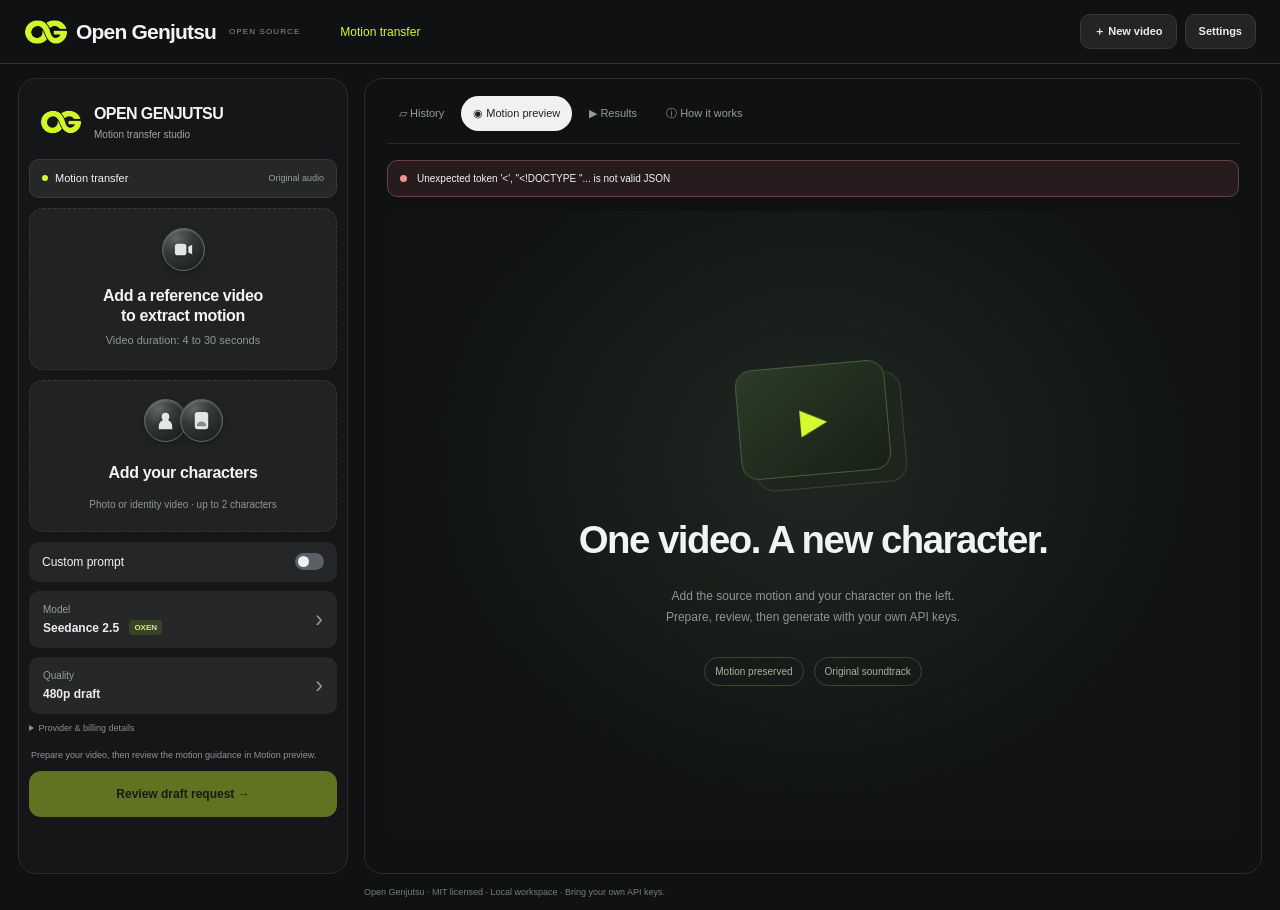
==== commit 38c0b69a: "Add English and Uzbek interface language settings" ====
--- a/static/index.html
+++ b/static/index.html
@@ -1,12 +1,12 @@
 <!doctype html>
-<html lang="en"><head><meta charset="utf-8"><meta name="viewport" content="width=device-width,initial-scale=1"><title>Open Genjutsu · Video character studio</title><link rel="icon" type="image/png" href="/static/og-logo.png"><link rel="stylesheet" href="/static/studio.css"><link rel="stylesheet" href="/static/genjutsu.css"></head>
-<body><header class="topbar"><a class="brand" href="/" aria-label="Open Genjutsu home"><img class="brand-logo" src="/static/og-logo.png" alt="OG">Open Genjutsu<span class="edition">OPEN SOURCE</span></a><span class="header-category">Motion transfer</span><div class="header-actions"><a class="button secondary" href="/">＋ New video</a><button class="secondary" id="open-settings">API settings</button></div></header>
+<html lang="en"><head><meta charset="utf-8"><meta name="viewport" content="width=device-width,initial-scale=1"><title>Open Genjutsu · Video character studio</title><link rel="icon" type="image/png" href="/static/og-logo.png"><link rel="stylesheet" href="/static/studio.css"><link rel="stylesheet" href="/static/genjutsu.css"><script src="/static/i18n.js"></script></head>
+<body><header class="topbar"><a class="brand" href="/" aria-label="Open Genjutsu home"><img class="brand-logo" src="/static/og-logo.png" alt="OG">Open Genjutsu<span class="edition">OPEN SOURCE</span></a><span class="header-category">Motion transfer</span><div class="header-actions"><a class="button secondary" href="/">＋ New video</a><button class="secondary" id="open-settings">Settings</button></div></header>
 <main><div class="studio"><div class="workspace"><div class="composer"><div class="editor-title"><img src="/static/og-logo.png" alt="" class="editor-logo"><div><h2>OPEN GENJUTSU</h2><p>Motion transfer studio</p></div></div><div class="editor-mode"><span class="mode-dot"></span>Motion transfer<span class="mode-note">Original audio</span></div><section class="panel" id="source"><div class="heading"><h2>Reference video</h2></div><form id="form"><div class="source-card"><label class="upload source-upload"><span class="orb"><svg viewBox="0 0 24 24" aria-hidden="true"><rect x="3" y="6" width="12" height="12" rx="3"/><path d="m17 9 4-2v10l-4-2z"/></svg></span><span><strong>Add a reference video<br>to extract motion</strong><small data-filename>Video duration: 4 to 30 seconds</small></span><input aria-label="Original video" required type="file" name="video" accept="video/*"></label><button type="button" id="clear-source" class="tile-remove" aria-label="Remove selected video" hidden>×</button></div><div id="local-source-info" class="hint" hidden></div>
 <details><summary>Advanced preparation</summary><label class="field">Preparation method<select name="mode"><option value="depth">Depth + subject mask</option><option value="face_mesh">Face mesh · experimental</option><option value="depth_mesh">Depth + face mesh · experimental</option></select></label><div class="split"><label class="field">Subject to replace<input name="prompt" value="person" required></label><label class="field">Depth model<select name="provider"><option value="replicate">Depth Anything Video</option><option value="replicate-chenxwh">Alternate depth model</option></select></label></div><p class="hint">Mesh modes work best with one centered speaker and need the optional worker. Preparation uses Replicate credits for vocals, depth and masks.</p></details><div class="actions"><span class="hint">Preparation uses Replicate credits.</span><button id="go">Prepare motion →</button></div></form></section><section class="panel" id="draft"><div class="heading"><h2 id="draft-title">Character & generation</h2></div><div class="meta"><span><b id="provider-label">Oxen</b></span><span id="mode-label">Seedance 2.5</span><span id="preview-quality">480p draft</span></div><form id="seedance"><div class="characters-card"><button type="button" id="open-characters" class="character-empty"><span class="orb-group"><span class="orb"><svg viewBox="0 0 24 24" aria-hidden="true"><circle cx="12" cy="8" r="4"/><path d="M5 21v-3a7 7 0 0 1 14 0v3z"/></svg></span><span class="orb"><svg viewBox="0 0 24 24" aria-hidden="true"><rect x="5" y="3" width="14" height="18" rx="3"/><circle cx="12" cy="9" r="3"/><path d="M7 18a5 5 0 0 1 10 0z" fill="#888"/></svg></span></span><strong>Add your characters</strong><small>Photo or identity video · up to 2 characters</small></button><div id="character-selection" hidden><div class="tile-heading">Your characters <button type="button" id="manage-characters">Manage ↗</button></div><div id="character-chips"></div><p class="hint">One reference per character.</p></div></div><div class="references reference-inputs" hidden><label class="upload"><img id="sirio-img" alt="Character 1 reference" hidden><span><span class="icon">＋</span><strong>Add your character</strong><small data-filename>Photo or identity reference</small></span><input type="file" name="sirio" aria-label="Character 1 reference" accept="image/png,image/jpeg,image/webp,video/mp4,video/quicktime,video/webm"></label><details class="second-reference"><summary>Add a second character · optional</summary><label class="upload"><img id="tein-img" alt="Character 2 reference" hidden><span><span class="icon">＋</span><strong>Second character</strong><small data-filename>Optional · a different person</small></span><input type="file" name="tein" aria-label="Character 2 reference" accept="image/png,image/jpeg,image/webp"></label></details></div>
 <label class="prompt-switch row">Custom prompt<input id="toggle-prompt" type="checkbox" role="switch" aria-label="Custom prompt"></label><label class="field prompt-field" id="custom-prompt-field" hidden>Describe the replacement<textarea name="prompt" required rows="5">Replace the selected subject with the supplied character reference throughout the video. Match the reference's facial proportions, jawline, eyes, nose and hair; do not widen the face. Preserve the original performance, gestures, expressions, camera, cuts, background and timing. Do not invent objects or dialogue. Use the embedded vocals for performance timing. If using a second character, explicitly map each reference to a different subject.</textarea></label>
 <select id="generation-engine" name="engine" hidden aria-label="Generation engine"><option value="seedance">Seedance 2.5</option><option value="wan">Wan 2.2</option></select><button type="button" class="setting-row" id="open-model"><span><small>Model</small><strong id="selected-model">Seedance 2.5 <em>OXEN</em></strong></span><span class="chevron">›</span></button><button type="button" class="setting-row" id="open-quality"><span><small>Quality</small><strong id="selected-quality">480p draft</strong></span><span class="chevron">›</span></button><p id="wan-brief" class="hint" hidden>Wan uses the original motion and one photo. It does not use a custom prompt or the depth composite.</p><details class="billing-details"><summary>Provider & billing details</summary><p id="generation-billing" class="hint"></p><button type="button" id="model-api-settings" class="secondary">Connect provider</button></details>
 <div id="generation-progress" class="status" role="status" aria-live="polite" hidden><span class="dot"></span><div class="generation-copy"><span id="generation-progress-text" class="generation-title"></span><span id="generation-progress-meta" class="generation-meta"></span></div></div><button type="button" id="retry-preview" hidden>Retry draft (billed)</button><button type="button" id="resume-upload" hidden>Generate reviewed draft</button><p id="generation-help" class="hint" hidden></p><details id="generation-error-details" hidden><summary>Provider error details</summary><pre id="generation-error-text"></pre></details>
-<div id="lec-plan-review" hidden><h3>Confirm your request</h3><p id="lec-plan-summary" class="hint"></p><details><summary>Exact prompt sent to the model</summary><pre id="lec-plan-prompt"></pre></details></div><div class="generate-action"><p id="next-step" class="hint">Prepare your video, then review the motion guidance in Motion preview.</p><button id="draft-button" disabled>Review draft request →</button></div></form></section></div><div class="canvas"><nav class="canvas-tabs" aria-label="Workspace views"><button type="button" data-view="history">▱ History</button><button type="button" class="active" data-view="review">◉ Motion preview</button><button type="button" data-view="final">▶ Results</button><button type="button" data-view="guide">ⓘ How it works</button></nav><div id="status" class="status" role="status" aria-live="polite"><span class="dot"></span><span id="status-text">Add a reference video and your character to begin.</span></div><div class="canvas-view" id="history-view" hidden><div class="history-heading"><h1>Your videos</h1><p>Saved locally. Pick a video to continue.</p></div><div id="job-list"><p class="hint">Loading saved videos…</p></div></div><section class="panel preview-panel" id="review"><div id="input-empty" class="empty"><div class="empty-frame"><span>▶</span></div><h1>One video. A new character.</h1><p>Add the source motion and your character on the left.<br>Prepare, review, then generate with your own API keys.</p><div class="empty-tags"><span>Motion preserved</span><span>Original soundtrack</span></div></div><div id="input-ready" hidden><div class="tabs" id="tabs" role="group" aria-label="Preview selection"></div><div class="viewer"><video id="input-video" controls playsinline preload="metadata"></video><div class="viewer-foot"><span id="input-caption" class="hint"></span><a id="input-download" download>Download input ↓</a></div></div><details class="review-guide"><summary>What should I check?</summary><p class="hint">Watch the whole clip. Check the subject's hair, hands and clothing, missing mask areas, background spill and flicker. For mesh modes, inspect the face tracking. Listen to the embedded pitched vocals. Fix problems before generating.</p></details><div class="review-controls"><p id="mask-review-status" role="status">Input review required.</p><label class="row hint"><input type="checkbox" id="review-check"> I watched the entire prepared clip; the mask or tracking is aligned throughout.</label><div class="row"><button type="button" id="approve-mask" disabled>Approve input</button><button type="button" class="secondary" id="reject-mask">Needs fixing</button></div></div><details><summary>Audio stems</summary><div class="download" id="audio-links"></div></details></div></section><section class="panel result-panel" id="final"><div class="heading"><h2>Your result</h2><span class="badge">ORIGINAL AUDIO</span></div><div id="final-empty" class="empty compact"><span class="result-symbol">✦</span><p>Your generated video will appear here.<br>Review the request before any billed generation.</p></div><div id="final-ready" hidden><div class="viewer"><video id="final-video" controls playsinline preload="metadata"></video><div class="viewer-foot"><span class="badge" id="quality-label">480P DRAFT</span><a id="final-download" download>Download video ↓</a></div></div><div id="upgrade-actions" class="actions"><div><h3>Ready for higher resolution?</h3><span class="hint">HD is a separate billed render.</span></div><button id="upgrade" disabled>Approve HD render</button></div><div id="upgrade-status" role="status"></div><div id="quality-downloads" class="download"></div></div><details id="sent-details" hidden><summary>Submitted prompt & task ID</summary><p class="hint" id="generation-id"></p><pre id="sent-prompt"></pre><a id="raw-link" class="hint">Download raw generated result</a></details><details><summary>Import an externally generated video</summary><form id="finish"><label class="upload"><span class="icon">↥</span><span><strong>Upload generated result</strong><small data-filename>Restore your source's original audio</small></span><input name="video" aria-label="Generated result" type="file" accept="video/*" required></label><div class="actions"><button class="secondary">Restore original audio</button></div></form></details></section><div class="canvas-view guide-view" id="guide-view" hidden><h1>How it works</h1><div class="guide-grid"><article><span>01</span><h2>Add your video & character</h2><p>The source video supplies motion. Your reference supplies the replacement identity.</p></article><article><span>02</span><h2>Prepare & review</h2><p>Preparation uses Replicate credits. Watch the complete motion guidance and approve its mask or tracking before generation.</p></article><article><span>03</span><h2>Generate & download</h2><p>Review the exact request and estimated price. The downloaded result restores the complete original soundtrack.</p></article></div><a class="button secondary" href="/guide">Setup guide ↗</a><p class="hint">MIT licensed. Your own API accounts pay for inference. No subscription to this project.</p></div></div></div><footer>Open Genjutsu · MIT licensed · Local workspace · Bring your own API keys.</footer></div></main><dialog id="settings-dialog"><div class="heading"><h2>API settings</h2><button type="button" class="secondary" id="close-settings" aria-label="Close API settings">×</button></div><p class="hint">Saved in this project's local .env. Keys are never displayed back. Saving settings does not run a model or check your balance.</p>
+<div id="lec-plan-review" hidden><h3>Confirm your request</h3><p id="lec-plan-summary" class="hint"></p><details><summary>Exact prompt sent to the model</summary><pre id="lec-plan-prompt"></pre></details></div><div class="generate-action"><p id="next-step" class="hint">Prepare your video, then review the motion guidance in Motion preview.</p><button id="draft-button" disabled>Review draft request →</button></div></form></section></div><div class="canvas"><nav class="canvas-tabs" aria-label="Workspace views"><button type="button" data-view="history">▱ History</button><button type="button" class="active" data-view="review">◉ Motion preview</button><button type="button" data-view="final">▶ Results</button><button type="button" data-view="guide">ⓘ How it works</button></nav><div id="status" class="status" role="status" aria-live="polite"><span class="dot"></span><span id="status-text">Add a reference video and your character to begin.</span></div><div class="canvas-view" id="history-view" hidden><div class="history-heading"><h1>Your videos</h1><p>Saved locally. Pick a video to continue.</p></div><div id="job-list"><p class="hint">Loading saved videos…</p></div></div><section class="panel preview-panel" id="review"><div id="input-empty" class="empty"><div class="empty-frame"><span>▶</span></div><h1>One video. A new character.</h1><p>Add the source motion and your character on the left.<br>Prepare, review, then generate with your own API keys.</p><div class="empty-tags"><span>Motion preserved</span><span>Original soundtrack</span></div></div><div id="input-ready" hidden><div class="tabs" id="tabs" role="group" aria-label="Preview selection"></div><div class="viewer"><video id="input-video" controls playsinline preload="metadata"></video><div class="viewer-foot"><span id="input-caption" class="hint"></span><a id="input-download" download>Download input ↓</a></div></div><details class="review-guide"><summary>What should I check?</summary><p class="hint">Watch the whole clip. Check the subject's hair, hands and clothing, missing mask areas, background spill and flicker. For mesh modes, inspect the face tracking. Listen to the embedded pitched vocals. Fix problems before generating.</p></details><div class="review-controls"><p id="mask-review-status" role="status">Input review required.</p><label class="row hint"><input type="checkbox" id="review-check"> I watched the entire prepared clip; the mask or tracking is aligned throughout.</label><div class="row"><button type="button" id="approve-mask" disabled>Approve input</button><button type="button" class="secondary" id="reject-mask">Needs fixing</button></div></div><details><summary>Audio stems</summary><div class="download" id="audio-links"></div></details></div></section><section class="panel result-panel" id="final"><div class="heading"><h2>Your result</h2><span class="badge">ORIGINAL AUDIO</span></div><div id="final-empty" class="empty compact"><span class="result-symbol">✦</span><p>Your generated video will appear here.<br>Review the request before any billed generation.</p></div><div id="final-ready" hidden><div class="viewer"><video id="final-video" controls playsinline preload="metadata"></video><div class="viewer-foot"><span class="badge" id="quality-label">480P DRAFT</span><a id="final-download" download>Download video ↓</a></div></div><div id="upgrade-actions" class="actions"><div><h3>Ready for higher resolution?</h3><span class="hint">HD is a separate billed render.</span></div><button id="upgrade" disabled>Approve HD render</button></div><div id="upgrade-status" role="status"></div><div id="quality-downloads" class="download"></div></div><details id="sent-details" hidden><summary>Submitted prompt & task ID</summary><p class="hint" id="generation-id"></p><pre id="sent-prompt"></pre><a id="raw-link" class="hint">Download raw generated result</a></details><details><summary>Import an externally generated video</summary><form id="finish"><label class="upload"><span class="icon">↥</span><span><strong>Upload generated result</strong><small data-filename>Restore your source's original audio</small></span><input name="video" aria-label="Generated result" type="file" accept="video/*" required></label><div class="actions"><button class="secondary">Restore original audio</button></div></form></details></section><div class="canvas-view guide-view" id="guide-view" hidden><h1>How it works</h1><div class="guide-grid"><article><span>01</span><h2>Add your video & character</h2><p>The source video supplies motion. Your reference supplies the replacement identity.</p></article><article><span>02</span><h2>Prepare & review</h2><p>Preparation uses Replicate credits. Watch the complete motion guidance and approve its mask or tracking before generation.</p></article><article><span>03</span><h2>Generate & download</h2><p>Review the exact request and estimated price. The downloaded result restores the complete original soundtrack.</p></article></div><a class="button secondary" href="/guide">Setup guide ↗</a><p class="hint">MIT licensed. Your own API accounts pay for inference. No subscription to this project.</p></div></div></div><footer>Open Genjutsu · MIT licensed · Local workspace · Bring your own API keys.</footer></div></main><dialog id="settings-dialog"><div class="heading"><h2>Settings</h2><button type="button" class="secondary" id="close-settings" aria-label="Close settings">×</button></div><section class="language-settings"><label class="field" for="ui-language">Language</label><select id="ui-language" data-language-select aria-label="Language"><option value="en" lang="en" data-no-i18n>English</option><option value="uz" lang="uz" data-no-i18n>O‘zbekcha</option></select><p class="hint">English is the default. Your choice is saved in this browser.</p></section><h3>API settings</h3><p class="hint">Saved in this project's local .env. Keys are never displayed back. Saving settings does not run a model or check your balance.</p>
 <form id="settings-form"><label class="field">Video generation provider<select name="provider"><option value="oxen">Oxen · Seedance</option><option value="replicate">Replicate · Seedance / Wan</option><option value="lec">Lec · Seedance</option></select></label><label class="field">Replicate token <span class="hint">For video preparation. Leave blank to keep the saved token.</span><input name="replicate_token" type="password" autocomplete="off" placeholder="Paste your own token"></label><label class="field">Private Oxen repository<input name="storage_repo" placeholder="your-namespace/playground"><span class="hint">Create a private repository in your Oxen account for generation inputs.</span></label><button>Save settings</button><p id="settings-status" class="hint" role="status"></p></form>
 <section id="oxen-connection" hidden><h3>Oxen generation key</h3><form id="oxen-key-form"><label class="field">Oxen API key<input name="api_key" type="password" autocomplete="off" required placeholder="Paste your own Oxen key"></label><div class="actions"><span id="oxen-key-status" class="hint" role="status"></span><button>Save Oxen key</button></div></form></section><section id="lec-connection" hidden><h3>Lec generation key</h3><form id="lec-key-form"><label class="field">Lec API key<input name="api_key" type="password" autocomplete="off" required placeholder="Paste your own Lec key"></label><div class="actions"><span id="lec-key-status" class="hint" role="status"></span><button>Save Lec key</button></div></form></section></dialog><dialog id="character-dialog" class="asset-dialog"><div class="picker-toolbar"><div class="picker-tabs"><button type="button" class="active" data-assets="upload">Uploads</button><button type="button" data-assets="saved">Saved characters</button></div><button type="button" class="dialog-close" data-close="character-dialog" aria-label="Close character picker">×</button></div><div class="slot-tabs" role="group" aria-label="Character slot"><button type="button" data-slot="sirio" class="active">Character 1</button><button type="button" data-slot="tein">Character 2 <span>optional</span></button></div><p class="picker-description" id="picker-description">Use a clear portrait or identity video for this character.</p><div id="asset-upload-view"><button type="button" id="upload-character" class="asset-upload"><span class="orb">↥</span><strong>Upload media</strong><small>Choose a file or drop it here</small></button><p class="hint">Files stay in your local workspace until you explicitly prepare or generate.</p></div><div id="asset-saved-view" hidden><div id="saved-reference-grid" class="asset-grid"></div><p id="asset-library-status" class="hint" role="status"></p></div><div class="picker-footer"><span>Each slot represents a different person.</span><button type="button" data-close="character-dialog">Done</button></div></dialog>
 <dialog id="model-dialog" class="model-dialog"><div class="heading"><h2>Choose a model</h2><button type="button" class="dialog-close" data-close="model-dialog" aria-label="Close model picker">×</button></div><input id="model-search" type="search" placeholder="Search models or providers" aria-label="Search models"><p class="eyebrow">AVAILABLE IN OPEN GENJUTSU</p><div id="model-options"></div><p id="model-picker-status" role="status" class="hint"></p><p class="hint">Choosing a model never submits a generation. Connect your own provider account in API settings.</p></dialog>
@@ -89,7 +89,7 @@
 
 
 function updateNextStep(){const el=$('#next-step');el.textContent=generationActive?'Generation is running. Your result downloads automatically.':generationAttempted?'This request is saved. See its status above.':busy?'Preparing motion guidance. Keep this workspace open.':!jobId?'1. Prepare your source video to start.':!maskApproved?'2. Watch and approve the prepared input in Motion preview.':reviewedLecPlan?'3. Confirm the cost and generate your reviewed request.':'3. Add a character reference and review your draft request.';}
-function syncSettings(){const form=$('#settings-form');if(document.activeElement?.closest('#settings-form'))return;form.elements.provider.value=configuration.provider||'oxen';form.elements.storage_repo.value=configuration.oxen_storage_repo||'';$('#open-settings').textContent=configuration.replicate_token_configured?'API settings':'Connect APIs';}
+function syncSettings(){const form=$('#settings-form');if(document.activeElement?.closest('#settings-form'))return;form.elements.provider.value=configuration.provider||'oxen';form.elements.storage_repo.value=configuration.oxen_storage_repo||'';$('#open-settings').textContent='Settings';}
 
 $('#open-settings').onclick=()=>{$('#settings-dialog').showModal();syncSettings()};$('#close-settings').onclick=()=>$('#settings-dialog').close();
 $('#settings-form').onsubmit=async e=>{e.preventDefault();const b=e.target.querySelector('button');b.disabled=true;try{await json('/configuration/settings',{method:'POST',body:new FormData(e.target)});e.target.elements.replicate_token.value='';configuration=await json('/configuration');resetPlan();showProvider();$('#settings-status').textContent='Settings saved locally. No inference was submitted.';}catch(e){$('#settings-status').textContent=e.message}finally{b.disabled=false}};
--- a/static/genjutsu.css
+++ b/static/genjutsu.css
@@ -18,3 +18,12 @@
 @media(max-height:800px) and (min-width:651px){.editor-title{padding:5px 6px 11px}.editor-logo{height:33px;width:40px}.editor-title h2{font-size:14px}.editor-title p{font-size:9px}.editor-mode{padding:8px 11px}.source-upload{min-height:141px;gap:12px}.source-upload strong,.character-empty strong{font-size:15px}.character-empty,.characters-card{min-height:130px}.character-empty{gap:10px}.orb{width:38px;height:38px}.prompt-switch{padding:9px 12px}.setting-row{padding:8px 12px}.composer #next-step{font-size:8px}.composer #draft-button{padding:11px}}
 .composer #form:not(.source-ready)>details,.composer #form:not(.source-ready)>.actions{display:none}.characters-card{margin-top:10px}
 @media(max-height:800px) and (min-width:651px){.editor-mode{display:none}.editor-title{padding-bottom:12px}.source-upload{min-height:132px}.character-empty,.characters-card{min-height:125px}}
+/* Draw close icons around their geometric center instead of a font baseline. */
+.dialog-close,#close-settings{position:relative;flex-shrink:0}
+dialog .heading .dialog-close,dialog .heading #close-settings{width:31px;height:31px;padding:0;border-radius:50%}
+.dialog-close,.tile-remove,#close-settings{font-size:0!important;line-height:1;padding:0}
+.dialog-close::before,.dialog-close::after,.tile-remove::before,.tile-remove::after,#close-settings::before,#close-settings::after{content:"";position:absolute;left:50%;top:50%;width:12px;height:2px;background:currentColor;border-radius:1px;pointer-events:none;transform:translate(-50%,-50%) rotate(45deg)}
+.dialog-close::after,.tile-remove::after,#close-settings::after{transform:translate(-50%,-50%) rotate(-45deg)}
+.tile-remove::before,.tile-remove::after{width:9px;height:1.5px}
+
+.language-settings{padding-bottom:16px;margin-bottom:20px;border-bottom:1px solid var(--border,#3b3e3c)}.language-settings .field{margin-bottom:8px}.language-settings select{width:100%;min-height:44px}.language-settings .hint{margin:10px 0 0}
